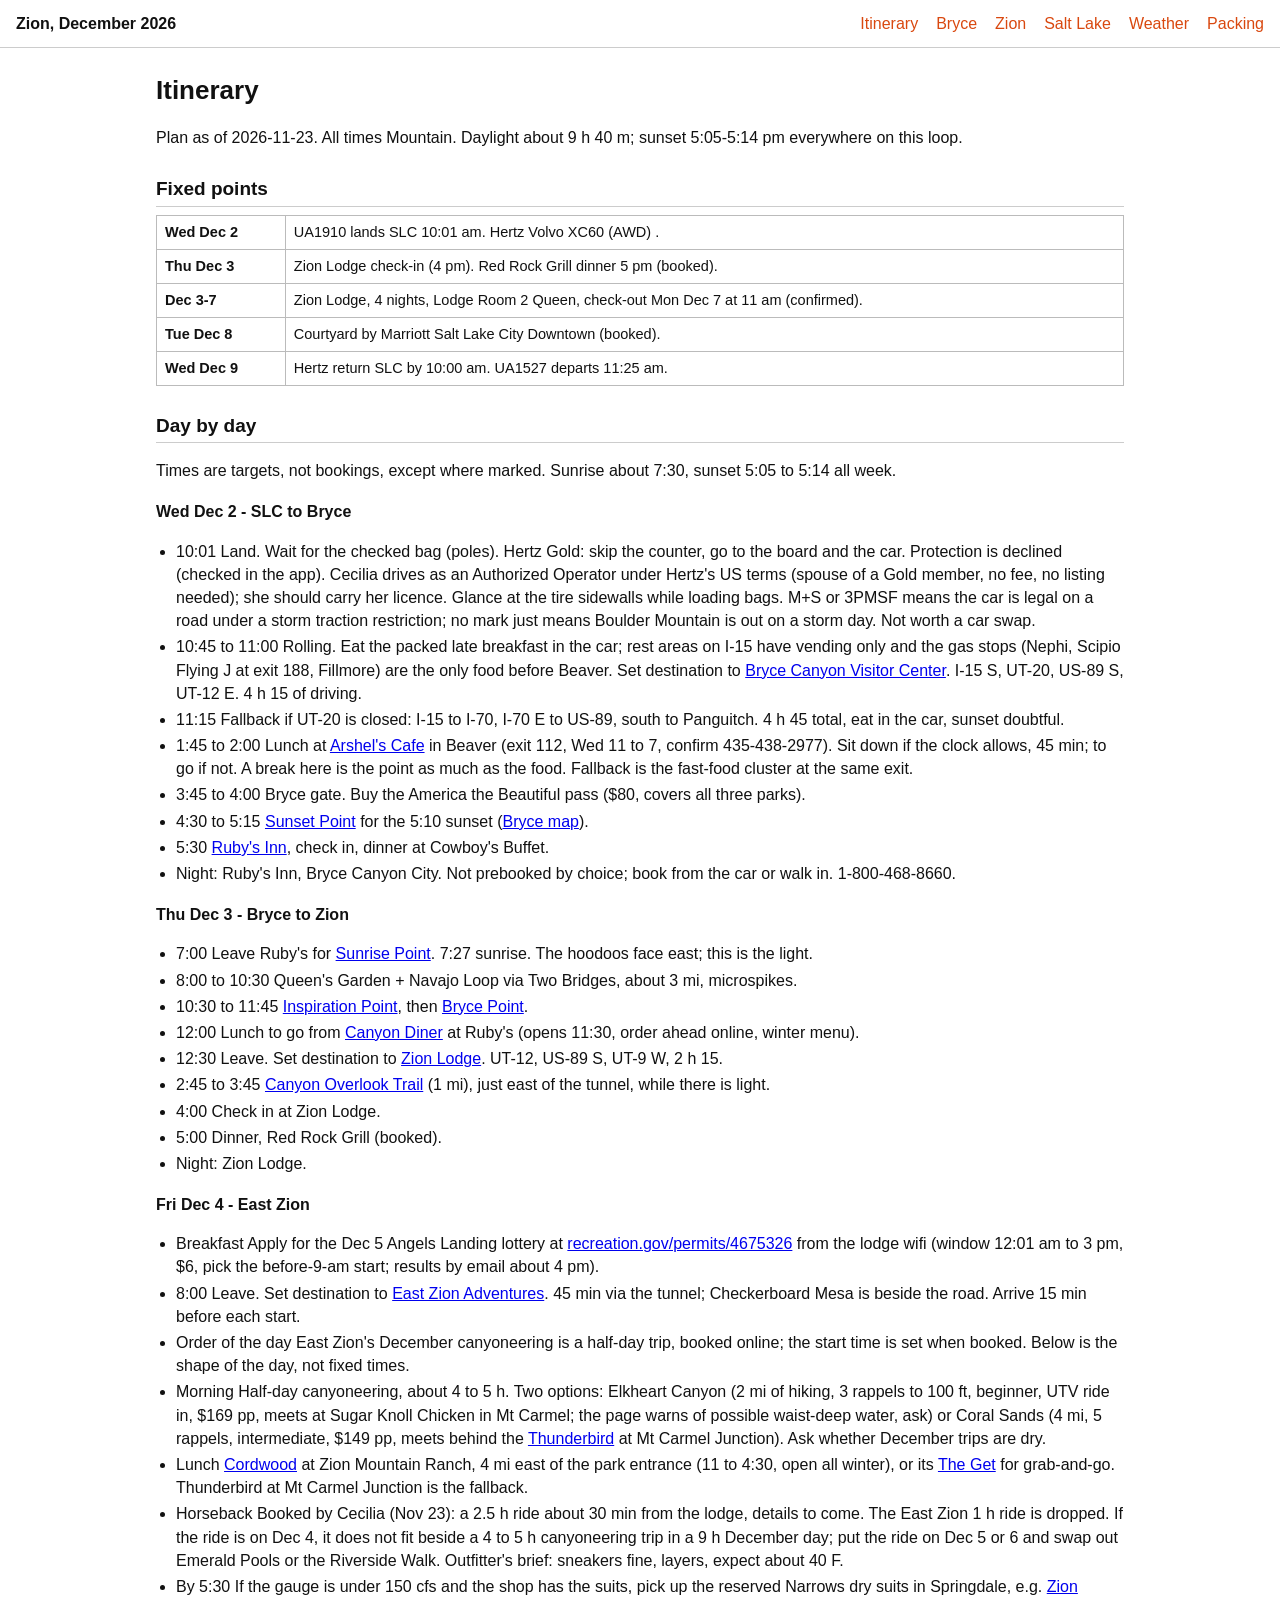
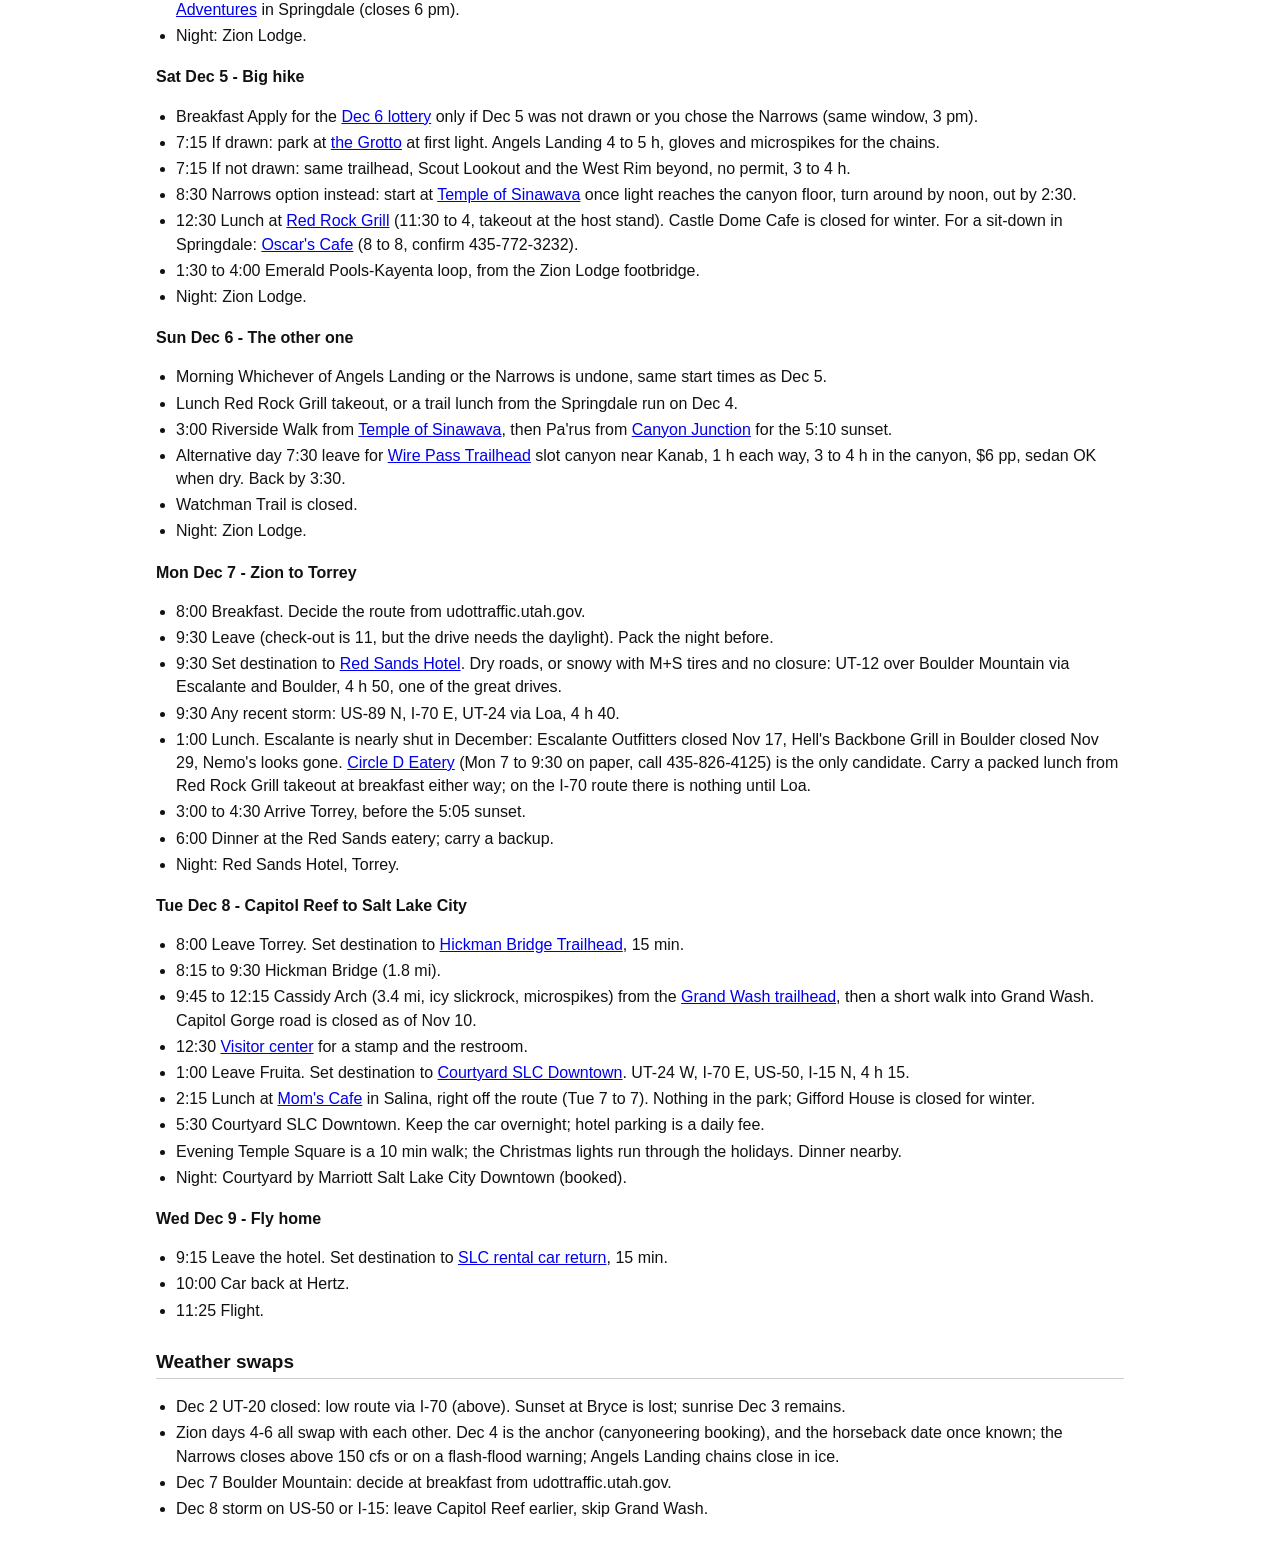
==== index.html @ c9d10752 "Horseback booked: 2.5 h ride, East Zion 1 h ride dropped; packing brief" ====
<!DOCTYPE html>
<html xmlns="http://www.w3.org/1999/xhtml" lang="" xml:lang="">
<head>
  <meta charset="utf-8" />
  <meta name="generator" content="pandoc" />
  <meta name="viewport" content="width=device-width, initial-scale=1.0, user-scalable=yes" />
  <title>Itinerary - Zion, December 2026</title>
  <style>
    code{white-space: pre-wrap;}
    span.smallcaps{font-variant: small-caps;}
    span.underline{text-decoration: underline;}
    div.column{display: inline-block; vertical-align: top; width: 50%;}
    div.hanging-indent{margin-left: 1.5em; text-indent: -1.5em;}
    ul.task-list{list-style: none;}
    .display.math{display: block; text-align: center; margin: 0.5rem auto;}
  </style>
  <link rel="stylesheet" href="site.css" />
  <!--[if lt IE 9]>
    <script src="//cdnjs.cloudflare.com/ajax/libs/html5shiv/3.7.3/html5shiv-printshiv.min.js"></script>
  <![endif]-->
</head>
<body><nav><span class="brand">Zion, December 2026</span><a href="index.html">Itinerary</a><a href="bryce.html">Bryce</a><a href="zion.html">Zion</a><a href="slc.html">Salt Lake</a><a href="weather.html">Weather</a><a href="packing.html">Packing</a></nav><main>

<h1 id="itinerary">Itinerary</h1>
<p>Plan as of 2026-11-23. All times Mountain. Daylight about 9 h 40 m; sunset 5:05-5:14 pm everywhere on this loop.</p>
<h2 id="fixed-points">Fixed points</h2>
<table>
<tbody>
<tr class="odd">
<td>Wed Dec 2</td>
<td>UA1910 lands SLC 10:01 am. Hertz Volvo XC60 (AWD) .</td>
</tr>
<tr class="even">
<td>Thu Dec 3</td>
<td>Zion Lodge check-in (4 pm). Red Rock Grill dinner 5 pm (booked).</td>
</tr>
<tr class="odd">
<td>Dec 3-7</td>
<td>Zion Lodge, 4 nights, Lodge Room 2 Queen, check-out Mon Dec 7 at 11 am (confirmed).</td>
</tr>
<tr class="even">
<td>Tue Dec 8</td>
<td>Courtyard by Marriott Salt Lake City Downtown (booked).</td>
</tr>
<tr class="odd">
<td>Wed Dec 9</td>
<td>Hertz return SLC by 10:00 am. UA1527 departs 11:25 am.</td>
</tr>
</tbody>
</table>
<h2 id="day-by-day">Day by day</h2>
<p>Times are targets, not bookings, except where marked. Sunrise about 7:30, sunset 5:05 to 5:14 all week.</p>
<h3 id="wed-dec-2---slc-to-bryce">Wed Dec 2 - SLC to Bryce</h3>
<ul>
<li>10:01 Land. Wait for the checked bag (poles). Hertz Gold: skip the counter, go to the board and the car. Protection is declined (checked in the app). Cecilia drives as an Authorized Operator under Hertz's US terms (spouse of a Gold member, no fee, no listing needed); she should carry her licence. Glance at the tire sidewalls while loading bags. M+S or 3PMSF means the car is legal on a road under a storm traction restriction; no mark just means Boulder Mountain is out on a storm day. Not worth a car swap.</li>
<li>10:45 to 11:00 Rolling. Eat the packed late breakfast in the car; rest areas on I-15 have vending only and the gas stops (Nephi, Scipio Flying J at exit 188, Fillmore) are the only food before Beaver. Set destination to <a href="https://www.google.com/maps/dir/?api=1&amp;destination=Bryce+Canyon+National+Park+Visitor+Center">Bryce Canyon Visitor Center</a>. I-15 S, UT-20, US-89 S, UT-12 E. 4 h 15 of driving.</li>
<li>11:15 Fallback if UT-20 is closed: I-15 to I-70, I-70 E to US-89, south to Panguitch. 4 h 45 total, eat in the car, sunset doubtful.</li>
<li>1:45 to 2:00 Lunch at <a href="https://www.google.com/maps/dir/?api=1&amp;destination=Arshel%27s+Cafe%2C+711+N+Main+St%2C+Beaver%2C+UT">Arshel's Cafe</a> in Beaver (exit 112, Wed 11 to 7, confirm 435-438-2977). Sit down if the clock allows, 45 min; to go if not. A break here is the point as much as the food. Fallback is the fast-food cluster at the same exit.</li>
<li>3:45 to 4:00 Bryce gate. Buy the America the Beautiful pass ($80, covers all three parks).</li>
<li>4:30 to 5:15 <a href="https://www.google.com/maps/dir/?api=1&amp;destination=Sunset+Point%2C+Bryce+Canyon+National+Park">Sunset Point</a> for the 5:10 sunset (<a href="bryce.html">Bryce map</a>).</li>
<li>5:30 <a href="https://www.google.com/maps/dir/?api=1&amp;destination=Best+Western+Plus+Ruby%27s+Inn%2C+Bryce+Canyon+City">Ruby's Inn</a>, check in, dinner at Cowboy's Buffet.</li>
<li>Night: Ruby's Inn, Bryce Canyon City. Not prebooked by choice; book from the car or walk in. 1-800-468-8660.</li>
</ul>
<h3 id="thu-dec-3---bryce-to-zion">Thu Dec 3 - Bryce to Zion</h3>
<ul>
<li>7:00 Leave Ruby's for <a href="https://www.google.com/maps/dir/?api=1&amp;destination=Sunrise+Point%2C+Bryce+Canyon+National+Park">Sunrise Point</a>. 7:27 sunrise. The hoodoos face east; this is the light.</li>
<li>8:00 to 10:30 Queen's Garden + Navajo Loop via Two Bridges, about 3 mi, microspikes.</li>
<li>10:30 to 11:45 <a href="https://www.google.com/maps/dir/?api=1&amp;destination=Inspiration+Point%2C+Bryce+Canyon+National+Park">Inspiration Point</a>, then <a href="https://www.google.com/maps/dir/?api=1&amp;destination=Bryce+Point%2C+Bryce+Canyon+National+Park">Bryce Point</a>.</li>
<li>12:00 Lunch to go from <a href="https://www.google.com/maps/dir/?api=1&amp;destination=Canyon+Diner%2C+Ruby%27s+Inn%2C+Bryce+Canyon+City%2C+UT">Canyon Diner</a> at Ruby's (opens 11:30, order ahead online, winter menu).</li>
<li>12:30 Leave. Set destination to <a href="https://www.google.com/maps/dir/?api=1&amp;destination=Zion+Lodge%2C+Springdale%2C+UT">Zion Lodge</a>. UT-12, US-89 S, UT-9 W, 2 h 15.</li>
<li>2:45 to 3:45 <a href="https://www.google.com/maps/dir/?api=1&amp;destination=Canyon+Overlook+Trailhead%2C+Zion+National+Park">Canyon Overlook Trail</a> (1 mi), just east of the tunnel, while there is light.</li>
<li>4:00 Check in at Zion Lodge.</li>
<li>5:00 Dinner, Red Rock Grill (booked).</li>
<li>Night: Zion Lodge.</li>
</ul>
<h3 id="fri-dec-4---east-zion">Fri Dec 4 - East Zion</h3>
<ul>
<li>Breakfast Apply for the Dec 5 Angels Landing lottery at <a href="https://www.recreation.gov/permits/4675326">recreation.gov/permits/4675326</a> from the lodge wifi (window 12:01 am to 3 pm, $6, pick the before-9-am start; results by email about 4 pm).</li>
<li>8:00 Leave. Set destination to <a href="https://www.google.com/maps/dir/?api=1&amp;destination=East+Zion+Adventures%2C+Orderville%2C+UT">East Zion Adventures</a>. 45 min via the tunnel; Checkerboard Mesa is beside the road. Arrive 15 min before each start.</li>
<li>Order of the day East Zion's December canyoneering is a half-day trip, booked online; the start time is set when booked. Below is the shape of the day, not fixed times.</li>
<li>Morning Half-day canyoneering, about 4 to 5 h. Two options: Elkheart Canyon (2 mi of hiking, 3 rappels to 100 ft, beginner, UTV ride in, $169 pp, meets at Sugar Knoll Chicken in Mt Carmel; the page warns of possible waist-deep water, ask) or Coral Sands (4 mi, 5 rappels, intermediate, $149 pp, meets behind the <a href="https://www.google.com/maps/dir/?api=1&amp;destination=Thunderbird+Restaurant%2C+Mt+Carmel+Junction%2C+UT">Thunderbird</a> at Mt Carmel Junction). Ask whether December trips are dry.</li>
<li>Lunch <a href="https://www.google.com/maps/dir/?api=1&amp;destination=Cordwood+Restaurant%2C+Zion+Mountain+Ranch%2C+Mt+Carmel%2C+UT">Cordwood</a> at Zion Mountain Ranch, 4 mi east of the park entrance (11 to 4:30, open all winter), or its <a href="https://www.google.com/maps/dir/?api=1&amp;destination=The+Get%2C+Zion+Mountain+Ranch%2C+Mt+Carmel%2C+UT">The Get</a> for grab-and-go. Thunderbird at Mt Carmel Junction is the fallback.</li>
<li>Horseback Booked by Cecilia (Nov 23): a 2.5 h ride about 30 min from the lodge, details to come. The East Zion 1 h ride is dropped. If the ride is on Dec 4, it does not fit beside a 4 to 5 h canyoneering trip in a 9 h December day; put the ride on Dec 5 or 6 and swap out Emerald Pools or the Riverside Walk. Outfitter's brief: sneakers fine, layers, expect about 40 F.</li>
<li>By 5:30 If the gauge is under 150 cfs and the shop has the suits, pick up the reserved Narrows dry suits in Springdale, e.g. <a href="https://www.google.com/maps/dir/?api=1&amp;destination=Zion+Adventures%2C+36+Lion+Blvd%2C+Springdale%2C+UT">Zion Adventures</a> in Springdale (closes 6 pm).</li>
<li>Night: Zion Lodge.</li>
</ul>
<h3 id="sat-dec-5---big-hike">Sat Dec 5 - Big hike</h3>
<ul>
<li>Breakfast Apply for the <a href="https://www.recreation.gov/permits/4675326">Dec 6 lottery</a> only if Dec 5 was not drawn or you chose the Narrows (same window, 3 pm).</li>
<li>7:15 If drawn: park at <a href="https://www.google.com/maps/dir/?api=1&amp;destination=The+Grotto+Trailhead%2C+Zion+National+Park">the Grotto</a> at first light. Angels Landing 4 to 5 h, gloves and microspikes for the chains.</li>
<li>7:15 If not drawn: same trailhead, Scout Lookout and the West Rim beyond, no permit, 3 to 4 h.</li>
<li>8:30 Narrows option instead: start at <a href="https://www.google.com/maps/dir/?api=1&amp;destination=Temple+of+Sinawava%2C+Zion+National+Park">Temple of Sinawava</a> once light reaches the canyon floor, turn around by noon, out by 2:30.</li>
<li>12:30 Lunch at <a href="https://www.google.com/maps/dir/?api=1&amp;destination=Red+Rock+Grill%2C+Zion+Lodge%2C+Springdale%2C+UT">Red Rock Grill</a> (11:30 to 4, takeout at the host stand). Castle Dome Cafe is closed for winter. For a sit-down in Springdale: <a href="https://www.google.com/maps/dir/?api=1&amp;destination=Oscar%27s+Cafe%2C+948+Zion+Park+Blvd%2C+Springdale%2C+UT">Oscar's Cafe</a> (8 to 8, confirm 435-772-3232).</li>
<li>1:30 to 4:00 Emerald Pools-Kayenta loop, from the Zion Lodge footbridge.</li>
<li>Night: Zion Lodge.</li>
</ul>
<h3 id="sun-dec-6---the-other-one">Sun Dec 6 - The other one</h3>
<ul>
<li>Morning Whichever of Angels Landing or the Narrows is undone, same start times as Dec 5.</li>
<li>Lunch Red Rock Grill takeout, or a trail lunch from the Springdale run on Dec 4.</li>
<li>3:00 Riverside Walk from <a href="https://www.google.com/maps/dir/?api=1&amp;destination=Temple+of+Sinawava%2C+Zion+National+Park">Temple of Sinawava</a>, then Pa'rus from <a href="https://www.google.com/maps/dir/?api=1&amp;destination=Canyon+Junction%2C+Zion+National+Park">Canyon Junction</a> for the 5:10 sunset.</li>
<li>Alternative day 7:30 leave for <a href="https://www.google.com/maps/dir/?api=1&amp;destination=Wire+Pass+Trailhead">Wire Pass Trailhead</a> slot canyon near Kanab, 1 h each way, 3 to 4 h in the canyon, $6 pp, sedan OK when dry. Back by 3:30.</li>
<li>Watchman Trail is closed.</li>
<li>Night: Zion Lodge.</li>
</ul>
<h3 id="mon-dec-7---zion-to-torrey">Mon Dec 7 - Zion to Torrey</h3>
<ul>
<li>8:00 Breakfast. Decide the route from udottraffic.utah.gov.</li>
<li>9:30 Leave (check-out is 11, but the drive needs the daylight). Pack the night before.</li>
<li>9:30 Set destination to <a href="https://www.google.com/maps/dir/?api=1&amp;destination=Red+Sands+Hotel%2C+Torrey%2C+UT">Red Sands Hotel</a>. Dry roads, or snowy with M+S tires and no closure: UT-12 over Boulder Mountain via Escalante and Boulder, 4 h 50, one of the great drives.</li>
<li>9:30 Any recent storm: US-89 N, I-70 E, UT-24 via Loa, 4 h 40.</li>
<li>1:00 Lunch. Escalante is nearly shut in December: Escalante Outfitters closed Nov 17, Hell's Backbone Grill in Boulder closed Nov 29, Nemo's looks gone. <a href="https://www.google.com/maps/dir/?api=1&amp;destination=Circle+D+Eatery%2C+475+W+Main+St%2C+Escalante%2C+UT">Circle D Eatery</a> (Mon 7 to 9:30 on paper, call 435-826-4125) is the only candidate. Carry a packed lunch from Red Rock Grill takeout at breakfast either way; on the I-70 route there is nothing until Loa.</li>
<li>3:00 to 4:30 Arrive Torrey, before the 5:05 sunset.</li>
<li>6:00 Dinner at the Red Sands eatery; carry a backup.</li>
<li>Night: Red Sands Hotel, Torrey.</li>
</ul>
<h3 id="tue-dec-8---capitol-reef-to-salt-lake-city">Tue Dec 8 - Capitol Reef to Salt Lake City</h3>
<ul>
<li>8:00 Leave Torrey. Set destination to <a href="https://www.google.com/maps/dir/?api=1&amp;destination=Hickman+Bridge+Trailhead%2C+Capitol+Reef+National+Park">Hickman Bridge Trailhead</a>, 15 min.</li>
<li>8:15 to 9:30 Hickman Bridge (1.8 mi).</li>
<li>9:45 to 12:15 Cassidy Arch (3.4 mi, icy slickrock, microspikes) from the <a href="https://www.google.com/maps/dir/?api=1&amp;destination=Grand+Wash+Trailhead%2C+Capitol+Reef+National+Park">Grand Wash trailhead</a>, then a short walk into Grand Wash. Capitol Gorge road is closed as of Nov 10.</li>
<li>12:30 <a href="https://www.google.com/maps/dir/?api=1&amp;destination=Capitol+Reef+Visitor+Center">Visitor center</a> for a stamp and the restroom.</li>
<li>1:00 Leave Fruita. Set destination to <a href="https://www.google.com/maps/dir/?api=1&amp;destination=Courtyard+by+Marriott+Salt+Lake+City+Downtown">Courtyard SLC Downtown</a>. UT-24 W, I-70 E, US-50, I-15 N, 4 h 15.</li>
<li>2:15 Lunch at <a href="https://www.google.com/maps/dir/?api=1&amp;destination=Mom%27s+Cafe%2C+10+E+Main+St%2C+Salina%2C+UT">Mom's Cafe</a> in Salina, right off the route (Tue 7 to 7). Nothing in the park; Gifford House is closed for winter.</li>
<li>5:30 Courtyard SLC Downtown. Keep the car overnight; hotel parking is a daily fee.</li>
<li>Evening Temple Square is a 10 min walk; the Christmas lights run through the holidays. Dinner nearby.</li>
<li>Night: Courtyard by Marriott Salt Lake City Downtown (booked).</li>
</ul>
<h3 id="wed-dec-9---fly-home">Wed Dec 9 - Fly home</h3>
<ul>
<li>9:15 Leave the hotel. Set destination to <a href="https://www.google.com/maps/dir/?api=1&amp;destination=Salt+Lake+City+International+Airport+Rental+Car+Return">SLC rental car return</a>, 15 min.</li>
<li>10:00 Car back at Hertz.</li>
<li>11:25 Flight.</li>
</ul>
<h2 id="weather-swaps">Weather swaps</h2>
<ul>
<li>Dec 2 UT-20 closed: low route via I-70 (above). Sunset at Bryce is lost; sunrise Dec 3 remains.</li>
<li>Zion days 4-6 all swap with each other. Dec 4 is the anchor (canyoneering booking), and the horseback date once known; the Narrows closes above 150 cfs or on a flash-flood warning; Angels Landing chains close in ice.</li>
<li>Dec 7 Boulder Mountain: decide at breakfast from udottraffic.utah.gov.</li>
<li>Dec 8 storm on US-50 or I-15: leave Capitol Reef earlier, skip Grand Wash.</li>
</ul>
</main></body>
</html>
---- site.css ----
:root { --ink:#111; --muted:#555; --rule:#ccc; --accent:#d9480f; }
* { box-sizing:border-box; }
body { margin:0; background:#fff; color:var(--ink); font-family:-apple-system,"Helvetica Neue",Helvetica,Arial,sans-serif; font-size:16px; line-height:1.45; }
nav { display:flex; gap:18px; align-items:baseline; padding:12px 16px; border-bottom:1px solid var(--rule); }
nav .brand { font-weight:700; margin-right:auto; }
nav a { color:var(--accent); text-decoration:none; } nav a:hover { text-decoration:underline; }
main { max-width:1000px; margin:0 auto; padding:16px; }
h1 { font-size:26px; margin:8px 0 6px; } h2 { font-size:19px; margin:26px 0 8px; border-bottom:1px solid var(--rule); padding-bottom:3px; } h3 { font-size:16px; margin:18px 0 4px; }
table { border-collapse:collapse; width:100%; margin:8px 0 16px; font-size:14.5px; }
th,td { border:1px solid #bbb; padding:6px 8px; vertical-align:top; text-align:left; }
th { background:#eee; } td:first-child { white-space:nowrap; font-weight:600; }
ul { padding-left:20px; } li { margin:3px 0; }
@media (max-width:640px){ td:first-child { white-space:normal; } table { font-size:13.5px; } }
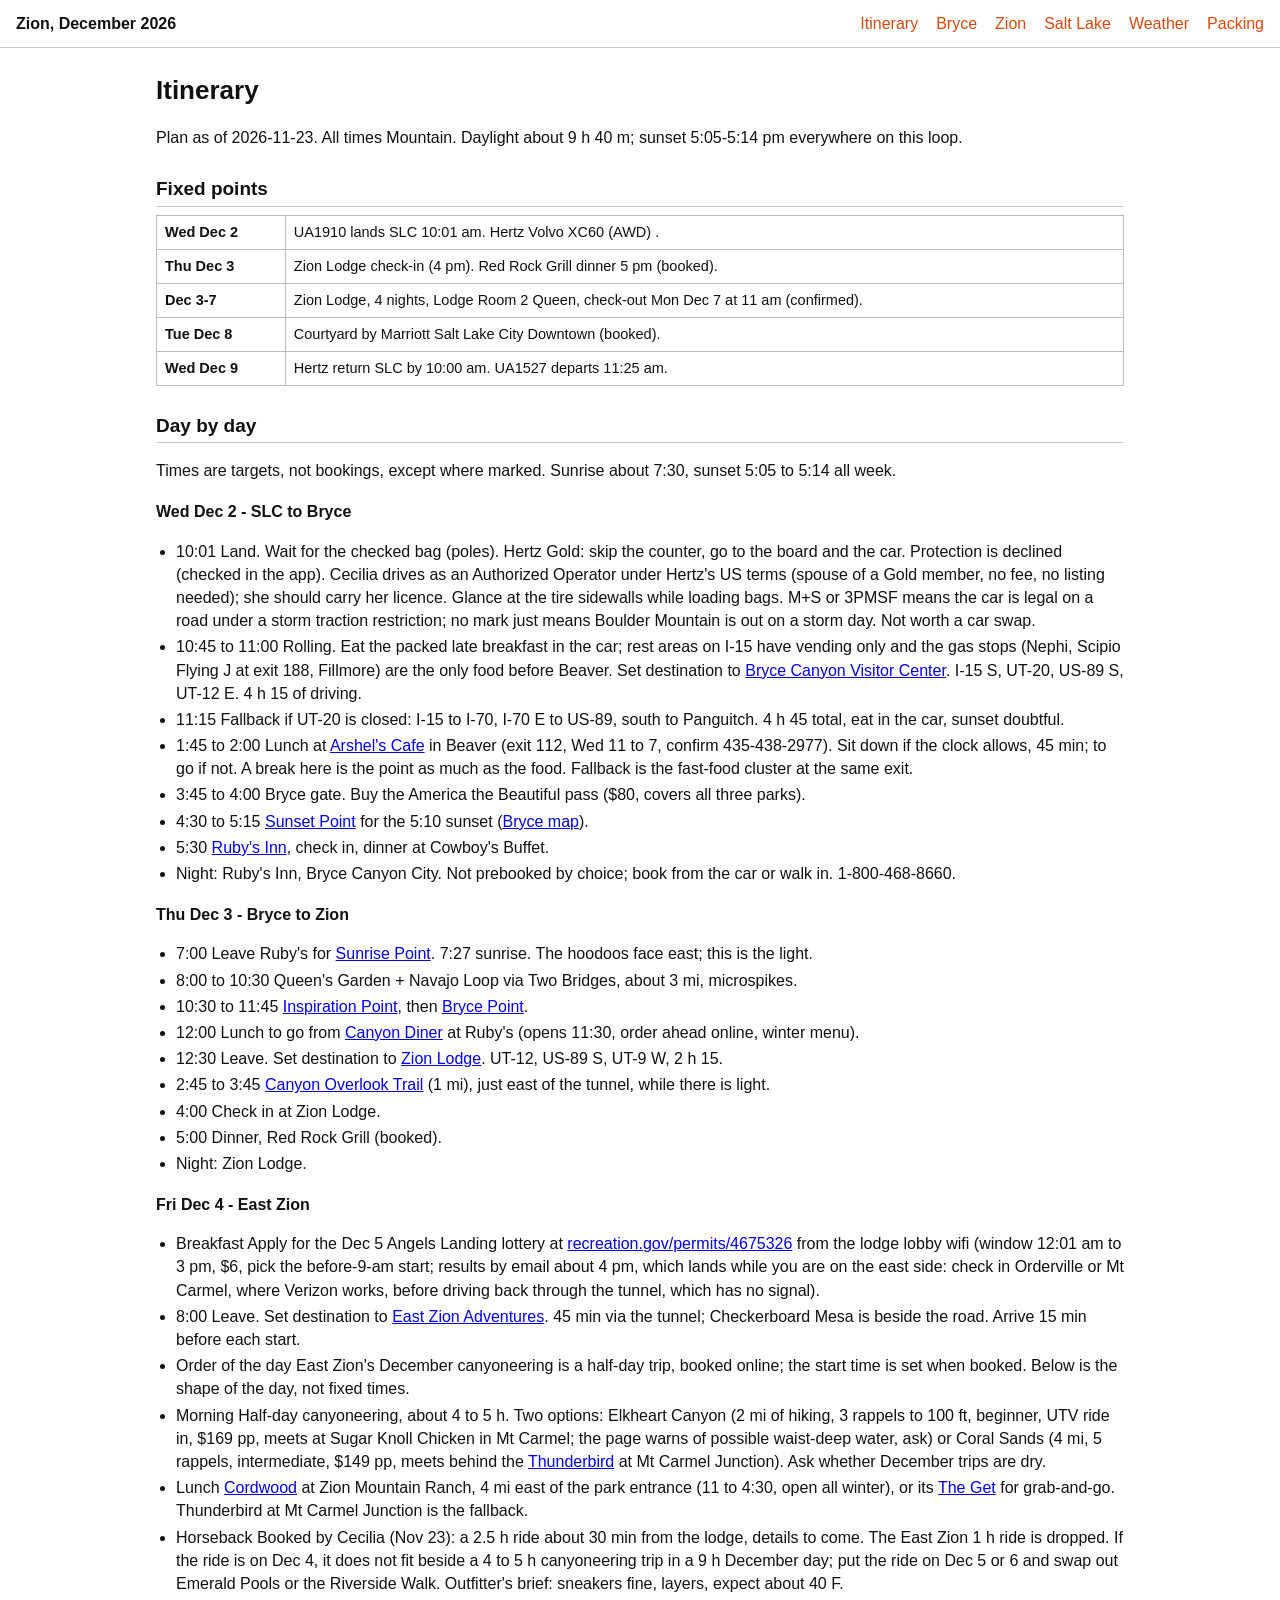
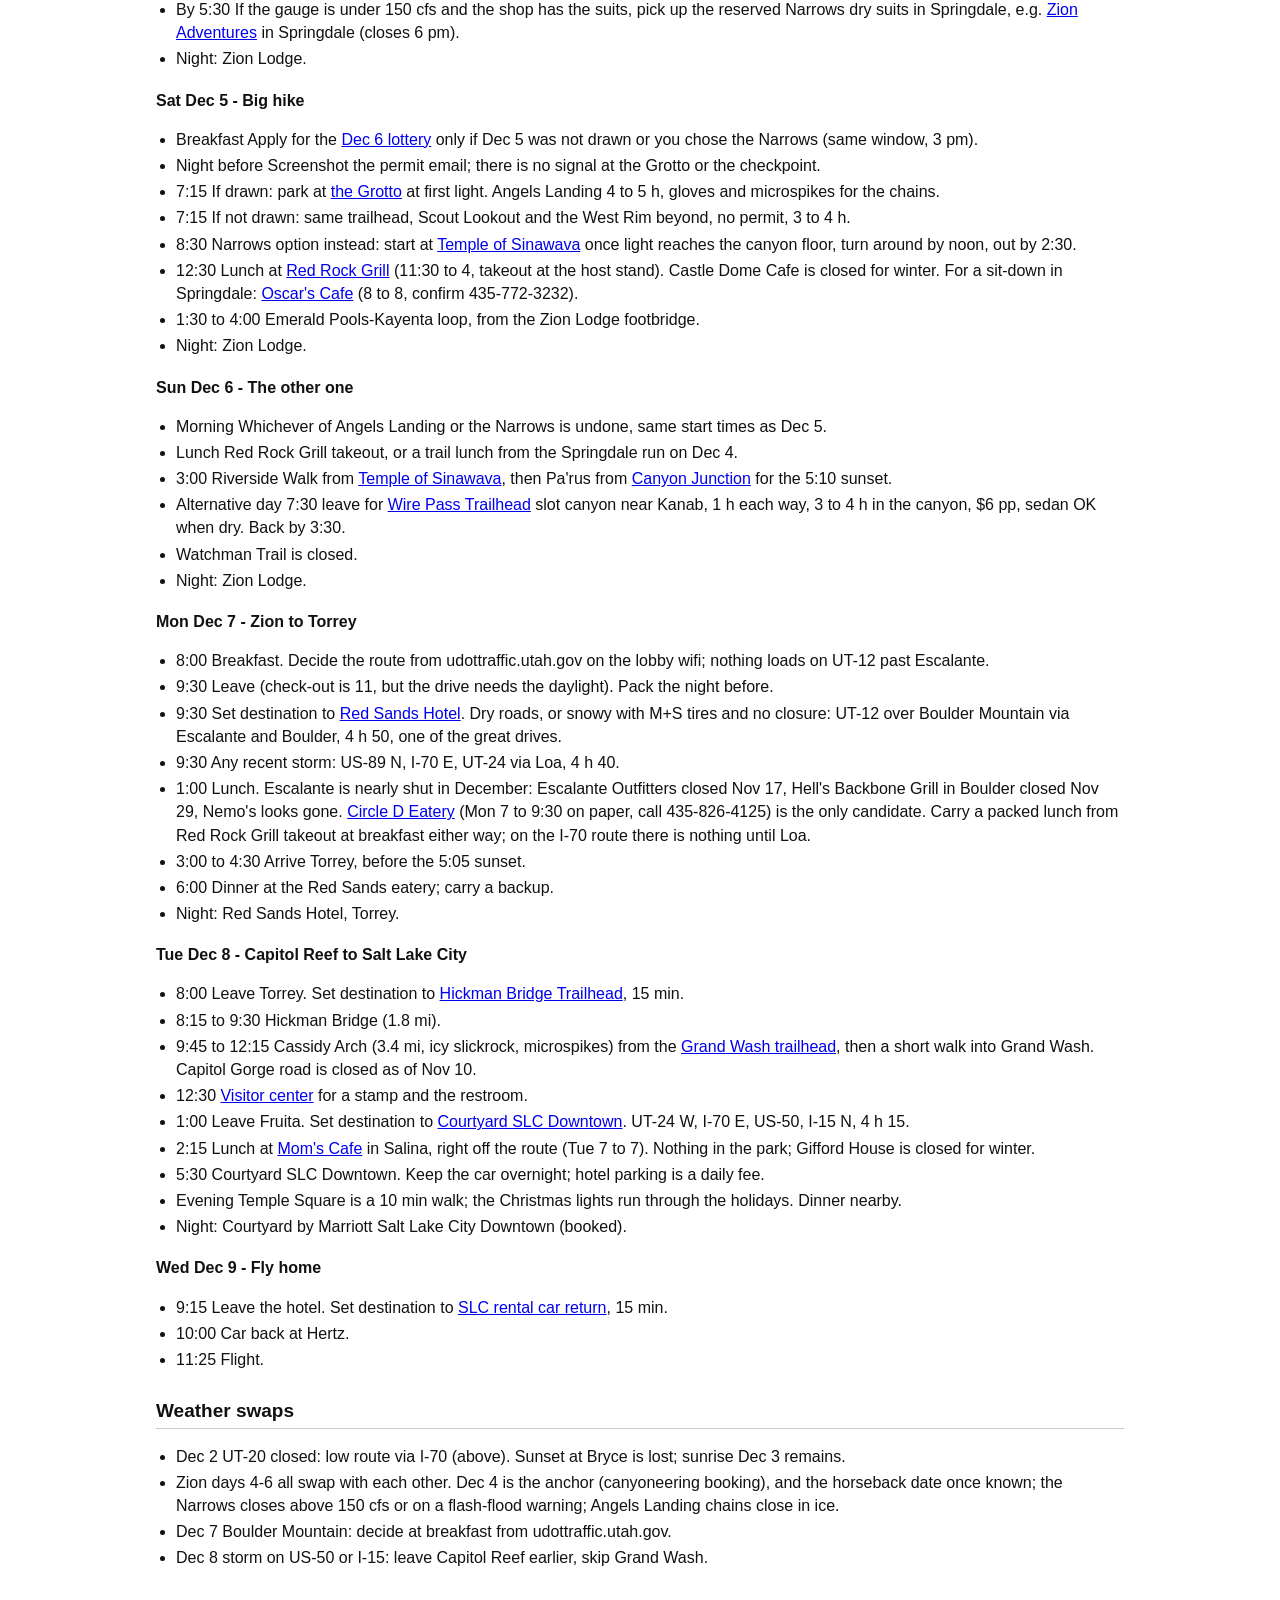
==== commit 40218372: "Phones and signal section; lottery and route-check steps tied to wifi spots" ====
--- a/index.html
+++ b/index.html
@@ -75,7 +75,7 @@
 </ul>
 <h3 id="fri-dec-4---east-zion">Fri Dec 4 - East Zion</h3>
 <ul>
-<li>Breakfast Apply for the Dec 5 Angels Landing lottery at <a href="https://www.recreation.gov/permits/4675326">recreation.gov/permits/4675326</a> from the lodge wifi (window 12:01 am to 3 pm, $6, pick the before-9-am start; results by email about 4 pm).</li>
+<li>Breakfast Apply for the Dec 5 Angels Landing lottery at <a href="https://www.recreation.gov/permits/4675326">recreation.gov/permits/4675326</a> from the lodge lobby wifi (window 12:01 am to 3 pm, $6, pick the before-9-am start; results by email about 4 pm, which lands while you are on the east side: check in Orderville or Mt Carmel, where Verizon works, before driving back through the tunnel, which has no signal).</li>
 <li>8:00 Leave. Set destination to <a href="https://www.google.com/maps/dir/?api=1&amp;destination=East+Zion+Adventures%2C+Orderville%2C+UT">East Zion Adventures</a>. 45 min via the tunnel; Checkerboard Mesa is beside the road. Arrive 15 min before each start.</li>
 <li>Order of the day East Zion's December canyoneering is a half-day trip, booked online; the start time is set when booked. Below is the shape of the day, not fixed times.</li>
 <li>Morning Half-day canyoneering, about 4 to 5 h. Two options: Elkheart Canyon (2 mi of hiking, 3 rappels to 100 ft, beginner, UTV ride in, $169 pp, meets at Sugar Knoll Chicken in Mt Carmel; the page warns of possible waist-deep water, ask) or Coral Sands (4 mi, 5 rappels, intermediate, $149 pp, meets behind the <a href="https://www.google.com/maps/dir/?api=1&amp;destination=Thunderbird+Restaurant%2C+Mt+Carmel+Junction%2C+UT">Thunderbird</a> at Mt Carmel Junction). Ask whether December trips are dry.</li>
@@ -87,6 +87,7 @@
 <h3 id="sat-dec-5---big-hike">Sat Dec 5 - Big hike</h3>
 <ul>
 <li>Breakfast Apply for the <a href="https://www.recreation.gov/permits/4675326">Dec 6 lottery</a> only if Dec 5 was not drawn or you chose the Narrows (same window, 3 pm).</li>
+<li>Night before Screenshot the permit email; there is no signal at the Grotto or the checkpoint.</li>
 <li>7:15 If drawn: park at <a href="https://www.google.com/maps/dir/?api=1&amp;destination=The+Grotto+Trailhead%2C+Zion+National+Park">the Grotto</a> at first light. Angels Landing 4 to 5 h, gloves and microspikes for the chains.</li>
 <li>7:15 If not drawn: same trailhead, Scout Lookout and the West Rim beyond, no permit, 3 to 4 h.</li>
 <li>8:30 Narrows option instead: start at <a href="https://www.google.com/maps/dir/?api=1&amp;destination=Temple+of+Sinawava%2C+Zion+National+Park">Temple of Sinawava</a> once light reaches the canyon floor, turn around by noon, out by 2:30.</li>
@@ -105,7 +106,7 @@
 </ul>
 <h3 id="mon-dec-7---zion-to-torrey">Mon Dec 7 - Zion to Torrey</h3>
 <ul>
-<li>8:00 Breakfast. Decide the route from udottraffic.utah.gov.</li>
+<li>8:00 Breakfast. Decide the route from udottraffic.utah.gov on the lobby wifi; nothing loads on UT-12 past Escalante.</li>
 <li>9:30 Leave (check-out is 11, but the drive needs the daylight). Pack the night before.</li>
 <li>9:30 Set destination to <a href="https://www.google.com/maps/dir/?api=1&amp;destination=Red+Sands+Hotel%2C+Torrey%2C+UT">Red Sands Hotel</a>. Dry roads, or snowy with M+S tires and no closure: UT-12 over Boulder Mountain via Escalante and Boulder, 4 h 50, one of the great drives.</li>
 <li>9:30 Any recent storm: US-89 N, I-70 E, UT-24 via Loa, 4 h 40.</li>
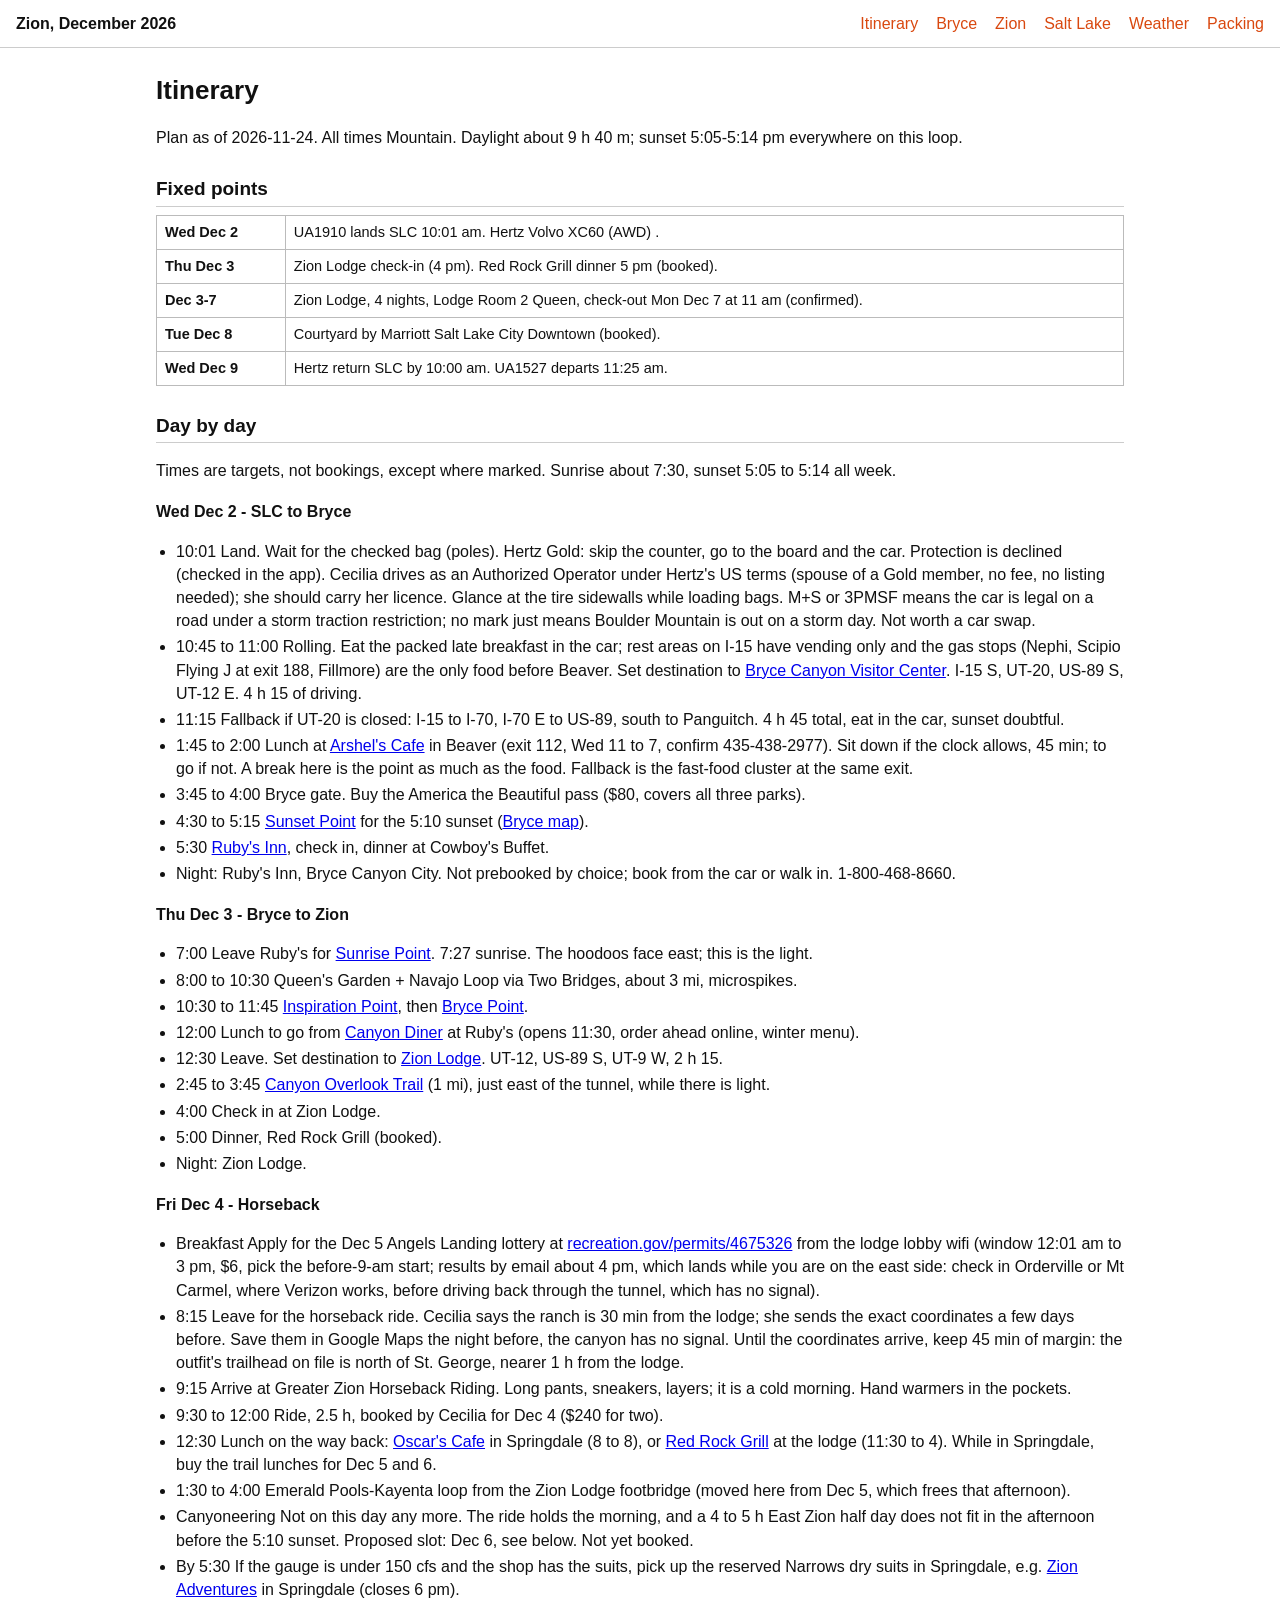
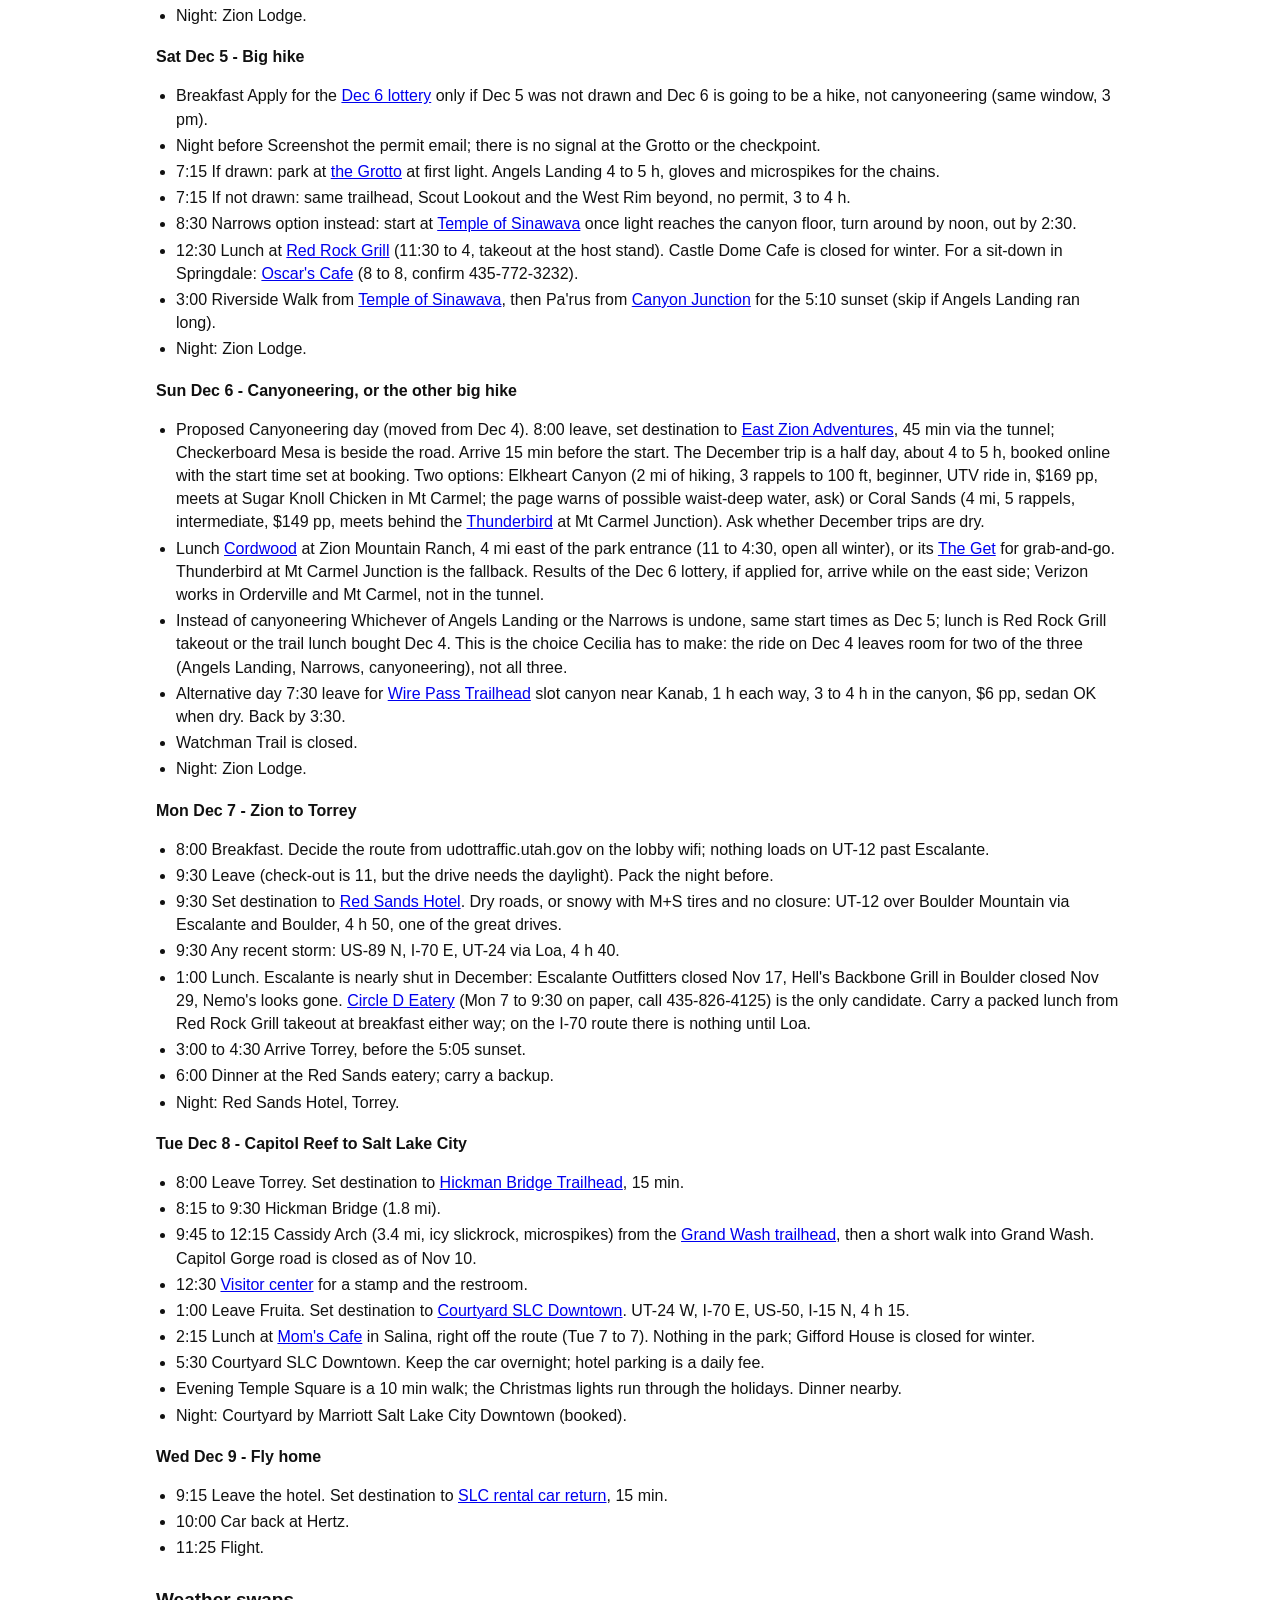
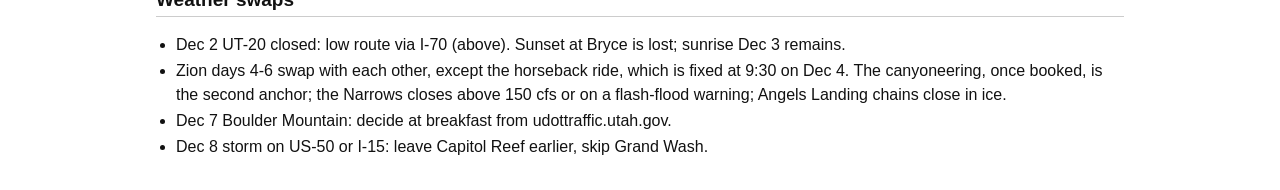
==== commit 3aff2299: "Horseback ride fixed: Greater Zion, Dec 4 9:30; canyoneering proposed for Dec 6" ====
--- a/index.html
+++ b/index.html
@@ -22,7 +22,7 @@
 <body><nav><span class="brand">Zion, December 2026</span><a href="index.html">Itinerary</a><a href="bryce.html">Bryce</a><a href="zion.html">Zion</a><a href="slc.html">Salt Lake</a><a href="weather.html">Weather</a><a href="packing.html">Packing</a></nav><main>
 
 <h1 id="itinerary">Itinerary</h1>
-<p>Plan as of 2026-11-23. All times Mountain. Daylight about 9 h 40 m; sunset 5:05-5:14 pm everywhere on this loop.</p>
+<p>Plan as of 2026-11-24. All times Mountain. Daylight about 9 h 40 m; sunset 5:05-5:14 pm everywhere on this loop.</p>
 <h2 id="fixed-points">Fixed points</h2>
 <table>
 <tbody>
@@ -73,33 +73,34 @@
 <li>5:00 Dinner, Red Rock Grill (booked).</li>
 <li>Night: Zion Lodge.</li>
 </ul>
-<h3 id="fri-dec-4---east-zion">Fri Dec 4 - East Zion</h3>
+<h3 id="fri-dec-4---horseback">Fri Dec 4 - Horseback</h3>
 <ul>
 <li>Breakfast Apply for the Dec 5 Angels Landing lottery at <a href="https://www.recreation.gov/permits/4675326">recreation.gov/permits/4675326</a> from the lodge lobby wifi (window 12:01 am to 3 pm, $6, pick the before-9-am start; results by email about 4 pm, which lands while you are on the east side: check in Orderville or Mt Carmel, where Verizon works, before driving back through the tunnel, which has no signal).</li>
-<li>8:00 Leave. Set destination to <a href="https://www.google.com/maps/dir/?api=1&amp;destination=East+Zion+Adventures%2C+Orderville%2C+UT">East Zion Adventures</a>. 45 min via the tunnel; Checkerboard Mesa is beside the road. Arrive 15 min before each start.</li>
-<li>Order of the day East Zion's December canyoneering is a half-day trip, booked online; the start time is set when booked. Below is the shape of the day, not fixed times.</li>
-<li>Morning Half-day canyoneering, about 4 to 5 h. Two options: Elkheart Canyon (2 mi of hiking, 3 rappels to 100 ft, beginner, UTV ride in, $169 pp, meets at Sugar Knoll Chicken in Mt Carmel; the page warns of possible waist-deep water, ask) or Coral Sands (4 mi, 5 rappels, intermediate, $149 pp, meets behind the <a href="https://www.google.com/maps/dir/?api=1&amp;destination=Thunderbird+Restaurant%2C+Mt+Carmel+Junction%2C+UT">Thunderbird</a> at Mt Carmel Junction). Ask whether December trips are dry.</li>
-<li>Lunch <a href="https://www.google.com/maps/dir/?api=1&amp;destination=Cordwood+Restaurant%2C+Zion+Mountain+Ranch%2C+Mt+Carmel%2C+UT">Cordwood</a> at Zion Mountain Ranch, 4 mi east of the park entrance (11 to 4:30, open all winter), or its <a href="https://www.google.com/maps/dir/?api=1&amp;destination=The+Get%2C+Zion+Mountain+Ranch%2C+Mt+Carmel%2C+UT">The Get</a> for grab-and-go. Thunderbird at Mt Carmel Junction is the fallback.</li>
-<li>Horseback Booked by Cecilia (Nov 23): a 2.5 h ride about 30 min from the lodge, details to come. The East Zion 1 h ride is dropped. If the ride is on Dec 4, it does not fit beside a 4 to 5 h canyoneering trip in a 9 h December day; put the ride on Dec 5 or 6 and swap out Emerald Pools or the Riverside Walk. Outfitter's brief: sneakers fine, layers, expect about 40 F.</li>
+<li>8:15 Leave for the horseback ride. Cecilia says the ranch is 30 min from the lodge; she sends the exact coordinates a few days before. Save them in Google Maps the night before, the canyon has no signal. Until the coordinates arrive, keep 45 min of margin: the outfit's trailhead on file is north of St. George, nearer 1 h from the lodge.</li>
+<li>9:15 Arrive at Greater Zion Horseback Riding. Long pants, sneakers, layers; it is a cold morning. Hand warmers in the pockets.</li>
+<li>9:30 to 12:00 Ride, 2.5 h, booked by Cecilia for Dec 4 ($240 for two).</li>
+<li>12:30 Lunch on the way back: <a href="https://www.google.com/maps/dir/?api=1&amp;destination=Oscar%27s+Cafe%2C+948+Zion+Park+Blvd%2C+Springdale%2C+UT">Oscar's Cafe</a> in Springdale (8 to 8), or <a href="https://www.google.com/maps/dir/?api=1&amp;destination=Red+Rock+Grill%2C+Zion+Lodge%2C+Springdale%2C+UT">Red Rock Grill</a> at the lodge (11:30 to 4). While in Springdale, buy the trail lunches for Dec 5 and 6.</li>
+<li>1:30 to 4:00 Emerald Pools-Kayenta loop from the Zion Lodge footbridge (moved here from Dec 5, which frees that afternoon).</li>
+<li>Canyoneering Not on this day any more. The ride holds the morning, and a 4 to 5 h East Zion half day does not fit in the afternoon before the 5:10 sunset. Proposed slot: Dec 6, see below. Not yet booked.</li>
 <li>By 5:30 If the gauge is under 150 cfs and the shop has the suits, pick up the reserved Narrows dry suits in Springdale, e.g. <a href="https://www.google.com/maps/dir/?api=1&amp;destination=Zion+Adventures%2C+36+Lion+Blvd%2C+Springdale%2C+UT">Zion Adventures</a> in Springdale (closes 6 pm).</li>
 <li>Night: Zion Lodge.</li>
 </ul>
 <h3 id="sat-dec-5---big-hike">Sat Dec 5 - Big hike</h3>
 <ul>
-<li>Breakfast Apply for the <a href="https://www.recreation.gov/permits/4675326">Dec 6 lottery</a> only if Dec 5 was not drawn or you chose the Narrows (same window, 3 pm).</li>
+<li>Breakfast Apply for the <a href="https://www.recreation.gov/permits/4675326">Dec 6 lottery</a> only if Dec 5 was not drawn and Dec 6 is going to be a hike, not canyoneering (same window, 3 pm).</li>
 <li>Night before Screenshot the permit email; there is no signal at the Grotto or the checkpoint.</li>
 <li>7:15 If drawn: park at <a href="https://www.google.com/maps/dir/?api=1&amp;destination=The+Grotto+Trailhead%2C+Zion+National+Park">the Grotto</a> at first light. Angels Landing 4 to 5 h, gloves and microspikes for the chains.</li>
 <li>7:15 If not drawn: same trailhead, Scout Lookout and the West Rim beyond, no permit, 3 to 4 h.</li>
 <li>8:30 Narrows option instead: start at <a href="https://www.google.com/maps/dir/?api=1&amp;destination=Temple+of+Sinawava%2C+Zion+National+Park">Temple of Sinawava</a> once light reaches the canyon floor, turn around by noon, out by 2:30.</li>
 <li>12:30 Lunch at <a href="https://www.google.com/maps/dir/?api=1&amp;destination=Red+Rock+Grill%2C+Zion+Lodge%2C+Springdale%2C+UT">Red Rock Grill</a> (11:30 to 4, takeout at the host stand). Castle Dome Cafe is closed for winter. For a sit-down in Springdale: <a href="https://www.google.com/maps/dir/?api=1&amp;destination=Oscar%27s+Cafe%2C+948+Zion+Park+Blvd%2C+Springdale%2C+UT">Oscar's Cafe</a> (8 to 8, confirm 435-772-3232).</li>
-<li>1:30 to 4:00 Emerald Pools-Kayenta loop, from the Zion Lodge footbridge.</li>
+<li>3:00 Riverside Walk from <a href="https://www.google.com/maps/dir/?api=1&amp;destination=Temple+of+Sinawava%2C+Zion+National+Park">Temple of Sinawava</a>, then Pa'rus from <a href="https://www.google.com/maps/dir/?api=1&amp;destination=Canyon+Junction%2C+Zion+National+Park">Canyon Junction</a> for the 5:10 sunset (skip if Angels Landing ran long).</li>
 <li>Night: Zion Lodge.</li>
 </ul>
-<h3 id="sun-dec-6---the-other-one">Sun Dec 6 - The other one</h3>
+<h3 id="sun-dec-6---canyoneering-or-the-other-big-hike">Sun Dec 6 - Canyoneering, or the other big hike</h3>
 <ul>
-<li>Morning Whichever of Angels Landing or the Narrows is undone, same start times as Dec 5.</li>
-<li>Lunch Red Rock Grill takeout, or a trail lunch from the Springdale run on Dec 4.</li>
-<li>3:00 Riverside Walk from <a href="https://www.google.com/maps/dir/?api=1&amp;destination=Temple+of+Sinawava%2C+Zion+National+Park">Temple of Sinawava</a>, then Pa'rus from <a href="https://www.google.com/maps/dir/?api=1&amp;destination=Canyon+Junction%2C+Zion+National+Park">Canyon Junction</a> for the 5:10 sunset.</li>
+<li>Proposed Canyoneering day (moved from Dec 4). 8:00 leave, set destination to <a href="https://www.google.com/maps/dir/?api=1&amp;destination=East+Zion+Adventures%2C+Orderville%2C+UT">East Zion Adventures</a>, 45 min via the tunnel; Checkerboard Mesa is beside the road. Arrive 15 min before the start. The December trip is a half day, about 4 to 5 h, booked online with the start time set at booking. Two options: Elkheart Canyon (2 mi of hiking, 3 rappels to 100 ft, beginner, UTV ride in, $169 pp, meets at Sugar Knoll Chicken in Mt Carmel; the page warns of possible waist-deep water, ask) or Coral Sands (4 mi, 5 rappels, intermediate, $149 pp, meets behind the <a href="https://www.google.com/maps/dir/?api=1&amp;destination=Thunderbird+Restaurant%2C+Mt+Carmel+Junction%2C+UT">Thunderbird</a> at Mt Carmel Junction). Ask whether December trips are dry.</li>
+<li>Lunch <a href="https://www.google.com/maps/dir/?api=1&amp;destination=Cordwood+Restaurant%2C+Zion+Mountain+Ranch%2C+Mt+Carmel%2C+UT">Cordwood</a> at Zion Mountain Ranch, 4 mi east of the park entrance (11 to 4:30, open all winter), or its <a href="https://www.google.com/maps/dir/?api=1&amp;destination=The+Get%2C+Zion+Mountain+Ranch%2C+Mt+Carmel%2C+UT">The Get</a> for grab-and-go. Thunderbird at Mt Carmel Junction is the fallback. Results of the Dec 6 lottery, if applied for, arrive while on the east side; Verizon works in Orderville and Mt Carmel, not in the tunnel.</li>
+<li>Instead of canyoneering Whichever of Angels Landing or the Narrows is undone, same start times as Dec 5; lunch is Red Rock Grill takeout or the trail lunch bought Dec 4. This is the choice Cecilia has to make: the ride on Dec 4 leaves room for two of the three (Angels Landing, Narrows, canyoneering), not all three.</li>
 <li>Alternative day 7:30 leave for <a href="https://www.google.com/maps/dir/?api=1&amp;destination=Wire+Pass+Trailhead">Wire Pass Trailhead</a> slot canyon near Kanab, 1 h each way, 3 to 4 h in the canyon, $6 pp, sedan OK when dry. Back by 3:30.</li>
 <li>Watchman Trail is closed.</li>
 <li>Night: Zion Lodge.</li>
@@ -136,7 +137,7 @@
 <h2 id="weather-swaps">Weather swaps</h2>
 <ul>
 <li>Dec 2 UT-20 closed: low route via I-70 (above). Sunset at Bryce is lost; sunrise Dec 3 remains.</li>
-<li>Zion days 4-6 all swap with each other. Dec 4 is the anchor (canyoneering booking), and the horseback date once known; the Narrows closes above 150 cfs or on a flash-flood warning; Angels Landing chains close in ice.</li>
+<li>Zion days 4-6 swap with each other, except the horseback ride, which is fixed at 9:30 on Dec 4. The canyoneering, once booked, is the second anchor; the Narrows closes above 150 cfs or on a flash-flood warning; Angels Landing chains close in ice.</li>
 <li>Dec 7 Boulder Mountain: decide at breakfast from udottraffic.utah.gov.</li>
 <li>Dec 8 storm on US-50 or I-15: leave Capitol Reef earlier, skip Grand Wash.</li>
 </ul>
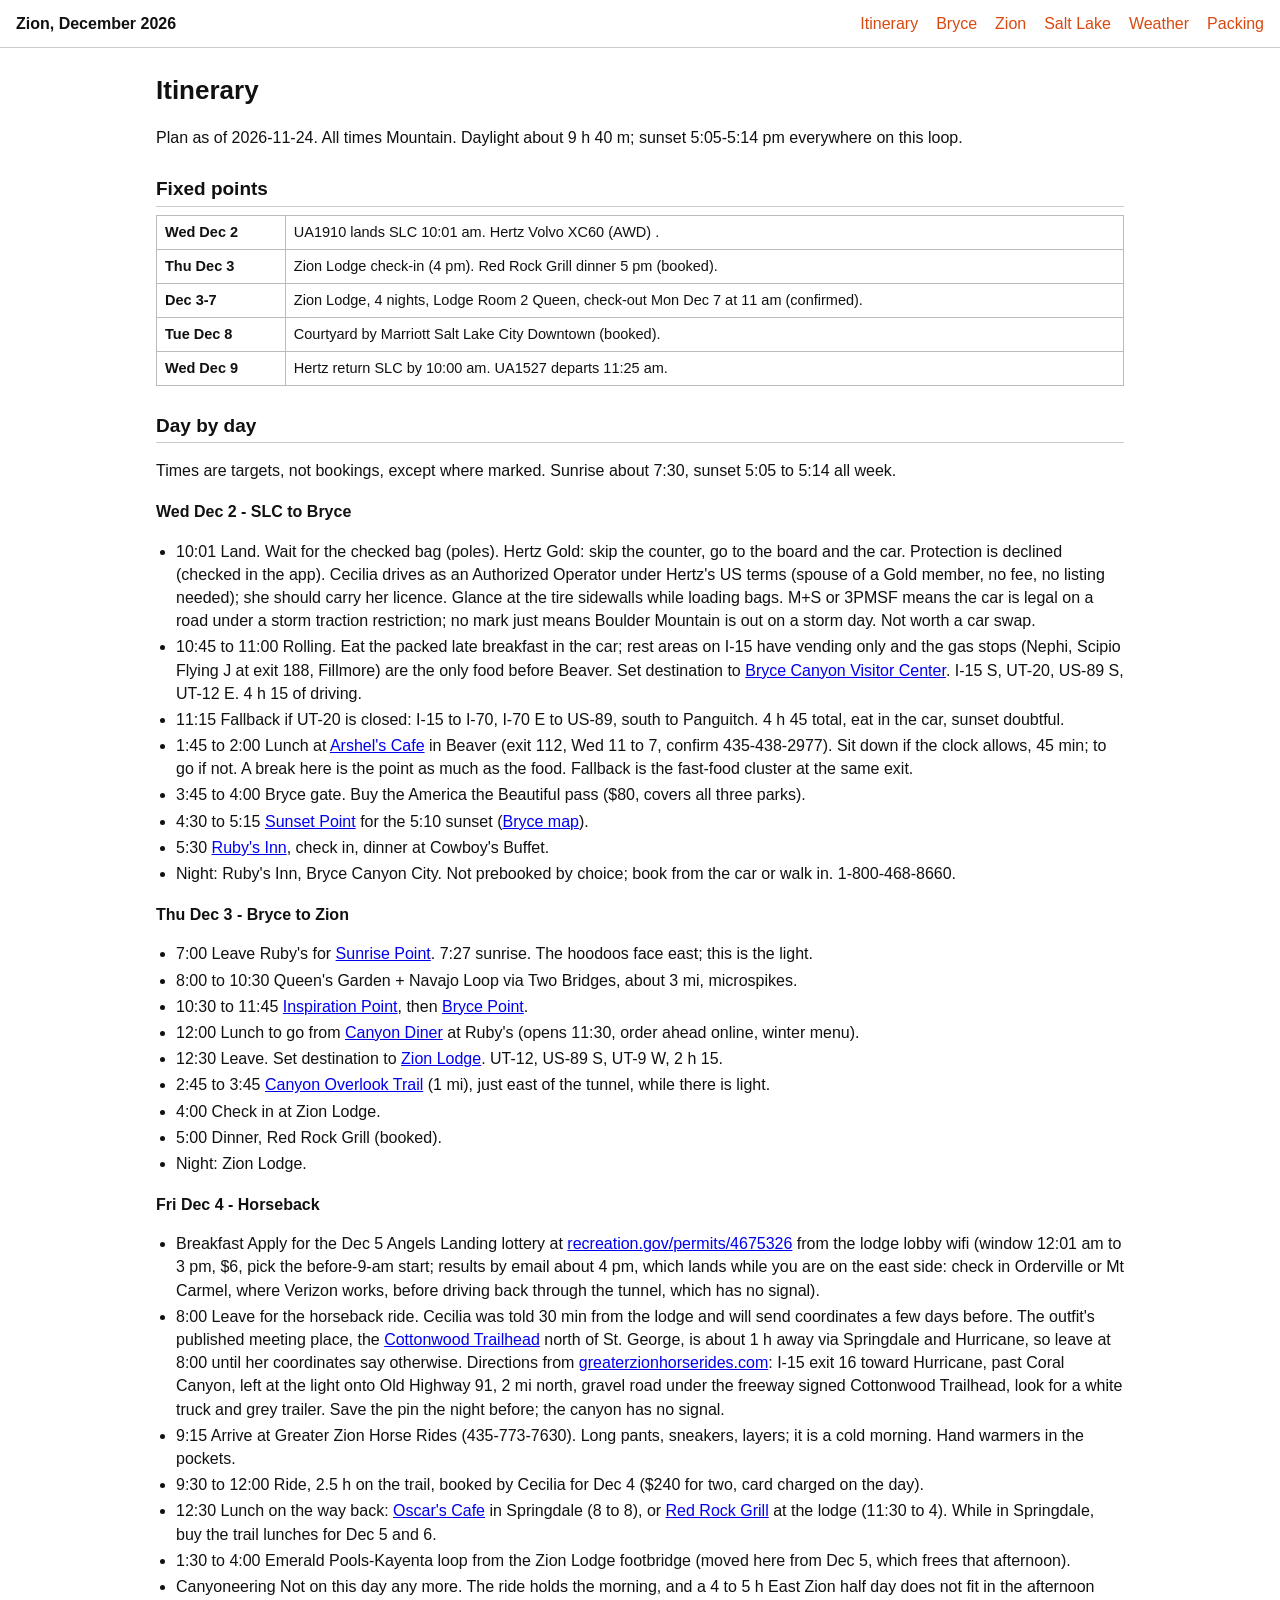
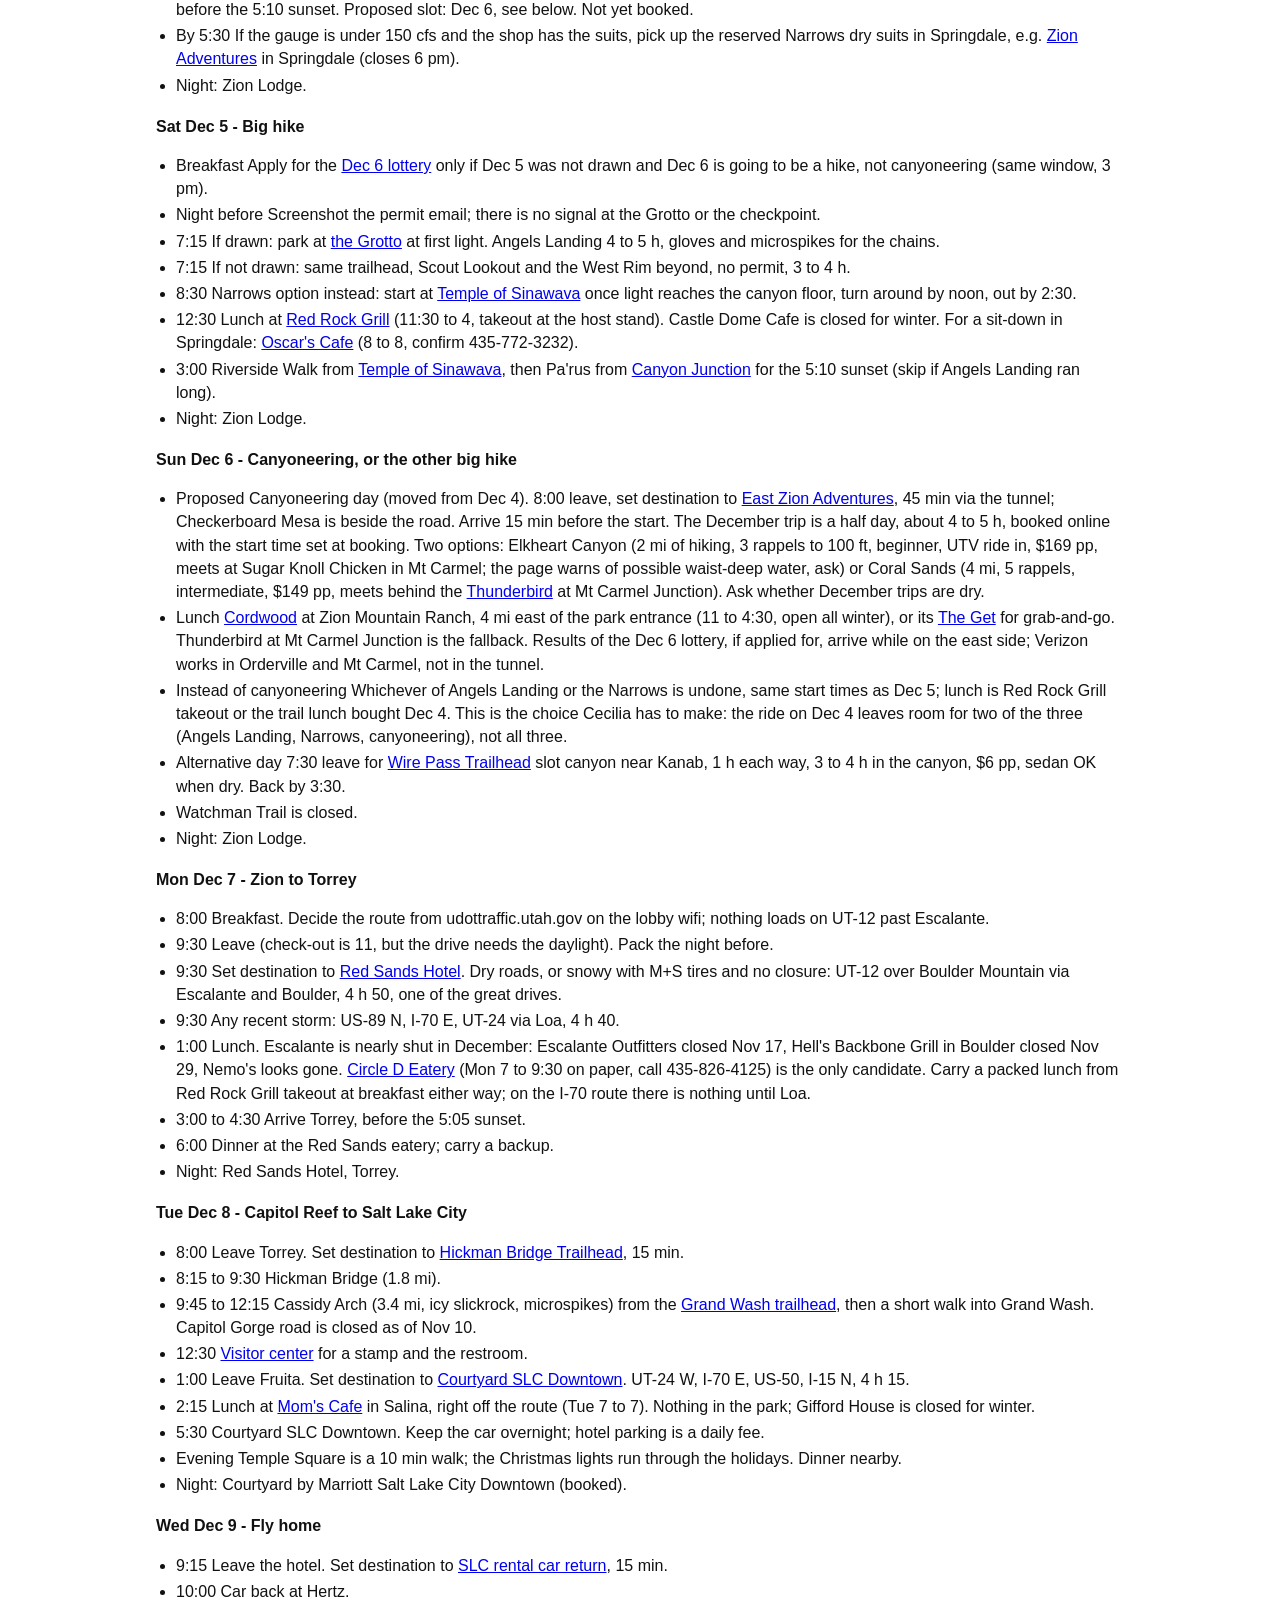
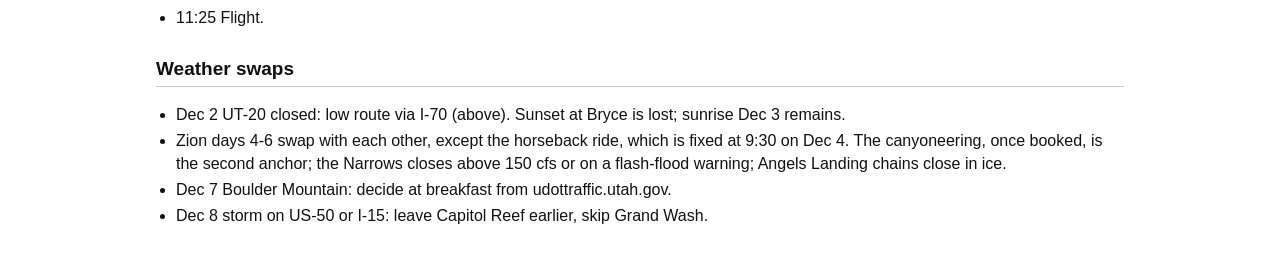
==== commit 7835a56b: "Horseback: Greater Zion Horse Rides identified, directions and 1 h drive added" ====
--- a/index.html
+++ b/index.html
@@ -76,9 +76,9 @@
 <h3 id="fri-dec-4---horseback">Fri Dec 4 - Horseback</h3>
 <ul>
 <li>Breakfast Apply for the Dec 5 Angels Landing lottery at <a href="https://www.recreation.gov/permits/4675326">recreation.gov/permits/4675326</a> from the lodge lobby wifi (window 12:01 am to 3 pm, $6, pick the before-9-am start; results by email about 4 pm, which lands while you are on the east side: check in Orderville or Mt Carmel, where Verizon works, before driving back through the tunnel, which has no signal).</li>
-<li>8:15 Leave for the horseback ride. Cecilia says the ranch is 30 min from the lodge; she sends the exact coordinates a few days before. Save them in Google Maps the night before, the canyon has no signal. Until the coordinates arrive, keep 45 min of margin: the outfit's trailhead on file is north of St. George, nearer 1 h from the lodge.</li>
-<li>9:15 Arrive at Greater Zion Horseback Riding. Long pants, sneakers, layers; it is a cold morning. Hand warmers in the pockets.</li>
-<li>9:30 to 12:00 Ride, 2.5 h, booked by Cecilia for Dec 4 ($240 for two).</li>
+<li>8:00 Leave for the horseback ride. Cecilia was told 30 min from the lodge and will send coordinates a few days before. The outfit's published meeting place, the <a href="https://www.google.com/maps/dir/?api=1&amp;destination=Cottonwood+Trailhead%2C+Old+Highway+91%2C+Washington%2C+UT">Cottonwood Trailhead</a> north of St. George, is about 1 h away via Springdale and Hurricane, so leave at 8:00 until her coordinates say otherwise. Directions from <a href="https://greaterzionhorserides.com/">greaterzionhorserides.com</a>: I-15 exit 16 toward Hurricane, past Coral Canyon, left at the light onto Old Highway 91, 2 mi north, gravel road under the freeway signed Cottonwood Trailhead, look for a white truck and grey trailer. Save the pin the night before; the canyon has no signal.</li>
+<li>9:15 Arrive at Greater Zion Horse Rides (435-773-7630). Long pants, sneakers, layers; it is a cold morning. Hand warmers in the pockets.</li>
+<li>9:30 to 12:00 Ride, 2.5 h on the trail, booked by Cecilia for Dec 4 ($240 for two, card charged on the day).</li>
 <li>12:30 Lunch on the way back: <a href="https://www.google.com/maps/dir/?api=1&amp;destination=Oscar%27s+Cafe%2C+948+Zion+Park+Blvd%2C+Springdale%2C+UT">Oscar's Cafe</a> in Springdale (8 to 8), or <a href="https://www.google.com/maps/dir/?api=1&amp;destination=Red+Rock+Grill%2C+Zion+Lodge%2C+Springdale%2C+UT">Red Rock Grill</a> at the lodge (11:30 to 4). While in Springdale, buy the trail lunches for Dec 5 and 6.</li>
 <li>1:30 to 4:00 Emerald Pools-Kayenta loop from the Zion Lodge footbridge (moved here from Dec 5, which frees that afternoon).</li>
 <li>Canyoneering Not on this day any more. The ride holds the morning, and a 4 to 5 h East Zion half day does not fit in the afternoon before the 5:10 sunset. Proposed slot: Dec 6, see below. Not yet booked.</li>
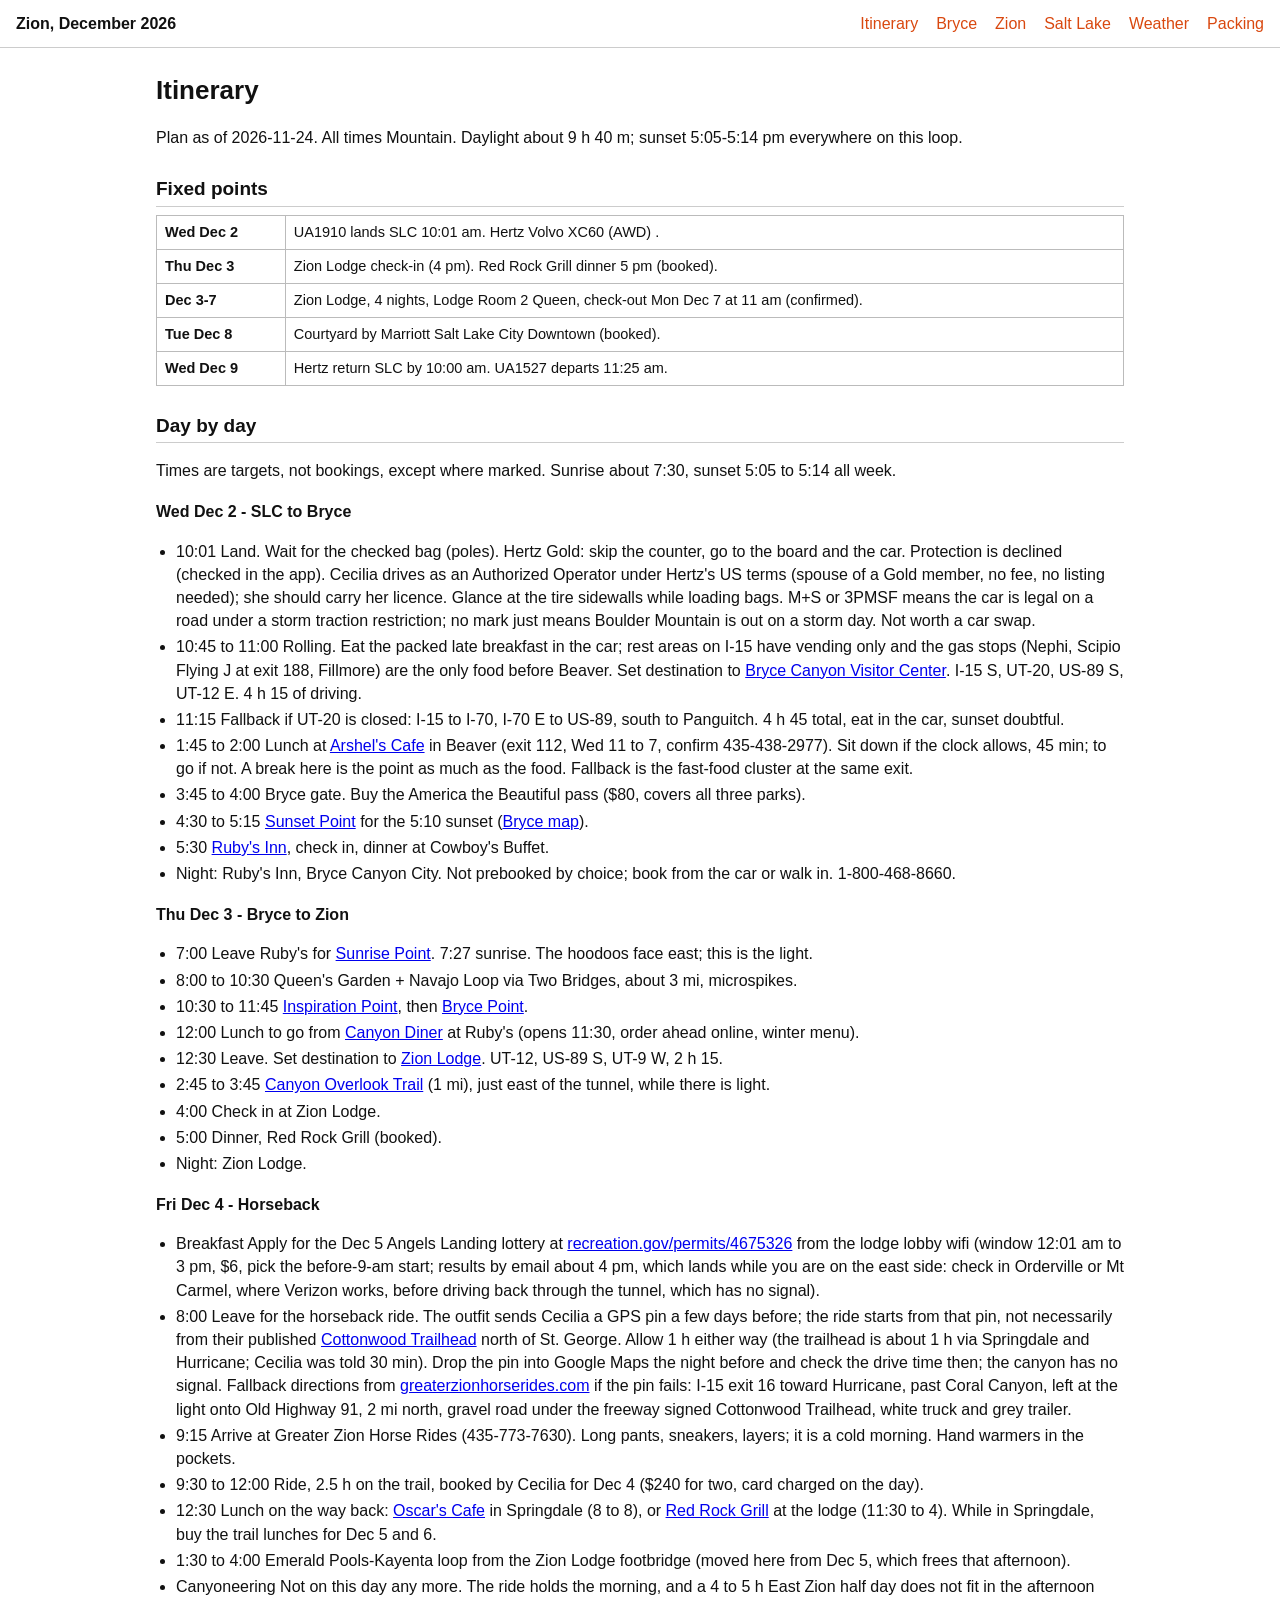
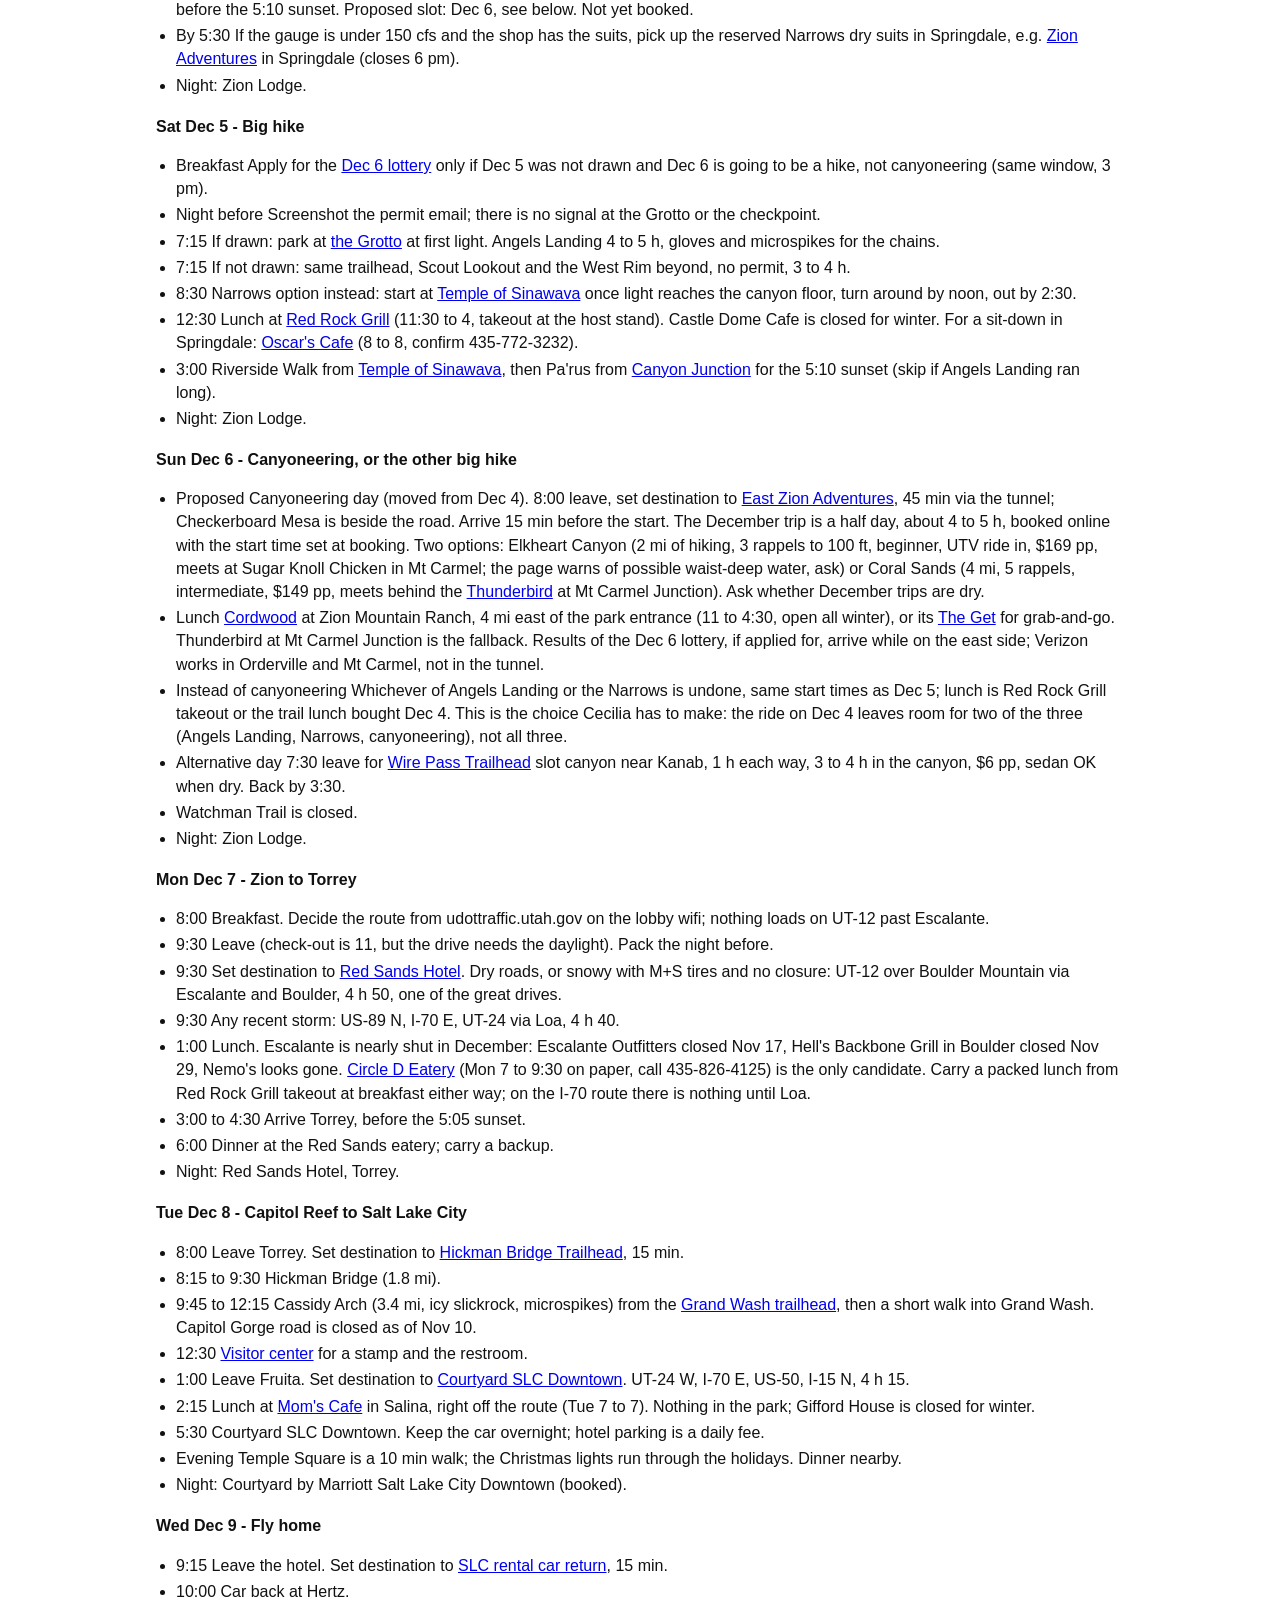
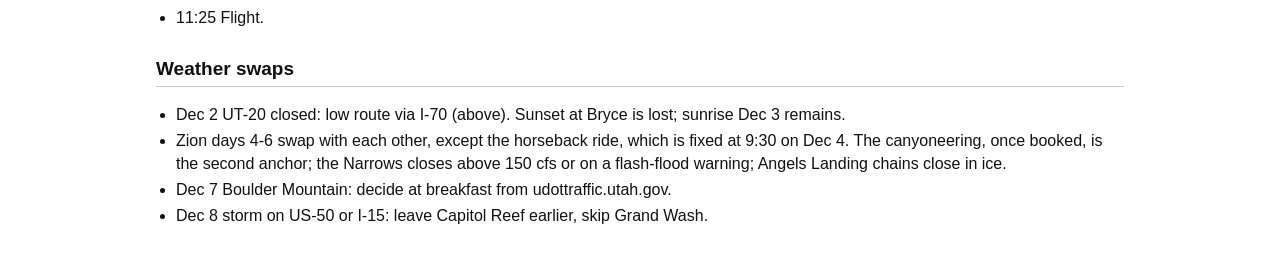
==== commit cc49bc7e: "Horseback outfit confirmed; start is a GPS pin, allow 1 h" ====
--- a/index.html
+++ b/index.html
@@ -76,7 +76,7 @@
 <h3 id="fri-dec-4---horseback">Fri Dec 4 - Horseback</h3>
 <ul>
 <li>Breakfast Apply for the Dec 5 Angels Landing lottery at <a href="https://www.recreation.gov/permits/4675326">recreation.gov/permits/4675326</a> from the lodge lobby wifi (window 12:01 am to 3 pm, $6, pick the before-9-am start; results by email about 4 pm, which lands while you are on the east side: check in Orderville or Mt Carmel, where Verizon works, before driving back through the tunnel, which has no signal).</li>
-<li>8:00 Leave for the horseback ride. Cecilia was told 30 min from the lodge and will send coordinates a few days before. The outfit's published meeting place, the <a href="https://www.google.com/maps/dir/?api=1&amp;destination=Cottonwood+Trailhead%2C+Old+Highway+91%2C+Washington%2C+UT">Cottonwood Trailhead</a> north of St. George, is about 1 h away via Springdale and Hurricane, so leave at 8:00 until her coordinates say otherwise. Directions from <a href="https://greaterzionhorserides.com/">greaterzionhorserides.com</a>: I-15 exit 16 toward Hurricane, past Coral Canyon, left at the light onto Old Highway 91, 2 mi north, gravel road under the freeway signed Cottonwood Trailhead, look for a white truck and grey trailer. Save the pin the night before; the canyon has no signal.</li>
+<li>8:00 Leave for the horseback ride. The outfit sends Cecilia a GPS pin a few days before; the ride starts from that pin, not necessarily from their published <a href="https://www.google.com/maps/dir/?api=1&amp;destination=Cottonwood+Trailhead%2C+Old+Highway+91%2C+Washington%2C+UT">Cottonwood Trailhead</a> north of St. George. Allow 1 h either way (the trailhead is about 1 h via Springdale and Hurricane; Cecilia was told 30 min). Drop the pin into Google Maps the night before and check the drive time then; the canyon has no signal. Fallback directions from <a href="https://greaterzionhorserides.com/">greaterzionhorserides.com</a> if the pin fails: I-15 exit 16 toward Hurricane, past Coral Canyon, left at the light onto Old Highway 91, 2 mi north, gravel road under the freeway signed Cottonwood Trailhead, white truck and grey trailer.</li>
 <li>9:15 Arrive at Greater Zion Horse Rides (435-773-7630). Long pants, sneakers, layers; it is a cold morning. Hand warmers in the pockets.</li>
 <li>9:30 to 12:00 Ride, 2.5 h on the trail, booked by Cecilia for Dec 4 ($240 for two, card charged on the day).</li>
 <li>12:30 Lunch on the way back: <a href="https://www.google.com/maps/dir/?api=1&amp;destination=Oscar%27s+Cafe%2C+948+Zion+Park+Blvd%2C+Springdale%2C+UT">Oscar's Cafe</a> in Springdale (8 to 8), or <a href="https://www.google.com/maps/dir/?api=1&amp;destination=Red+Rock+Grill%2C+Zion+Lodge%2C+Springdale%2C+UT">Red Rock Grill</a> at the lodge (11:30 to 4). While in Springdale, buy the trail lunches for Dec 5 and 6.</li>
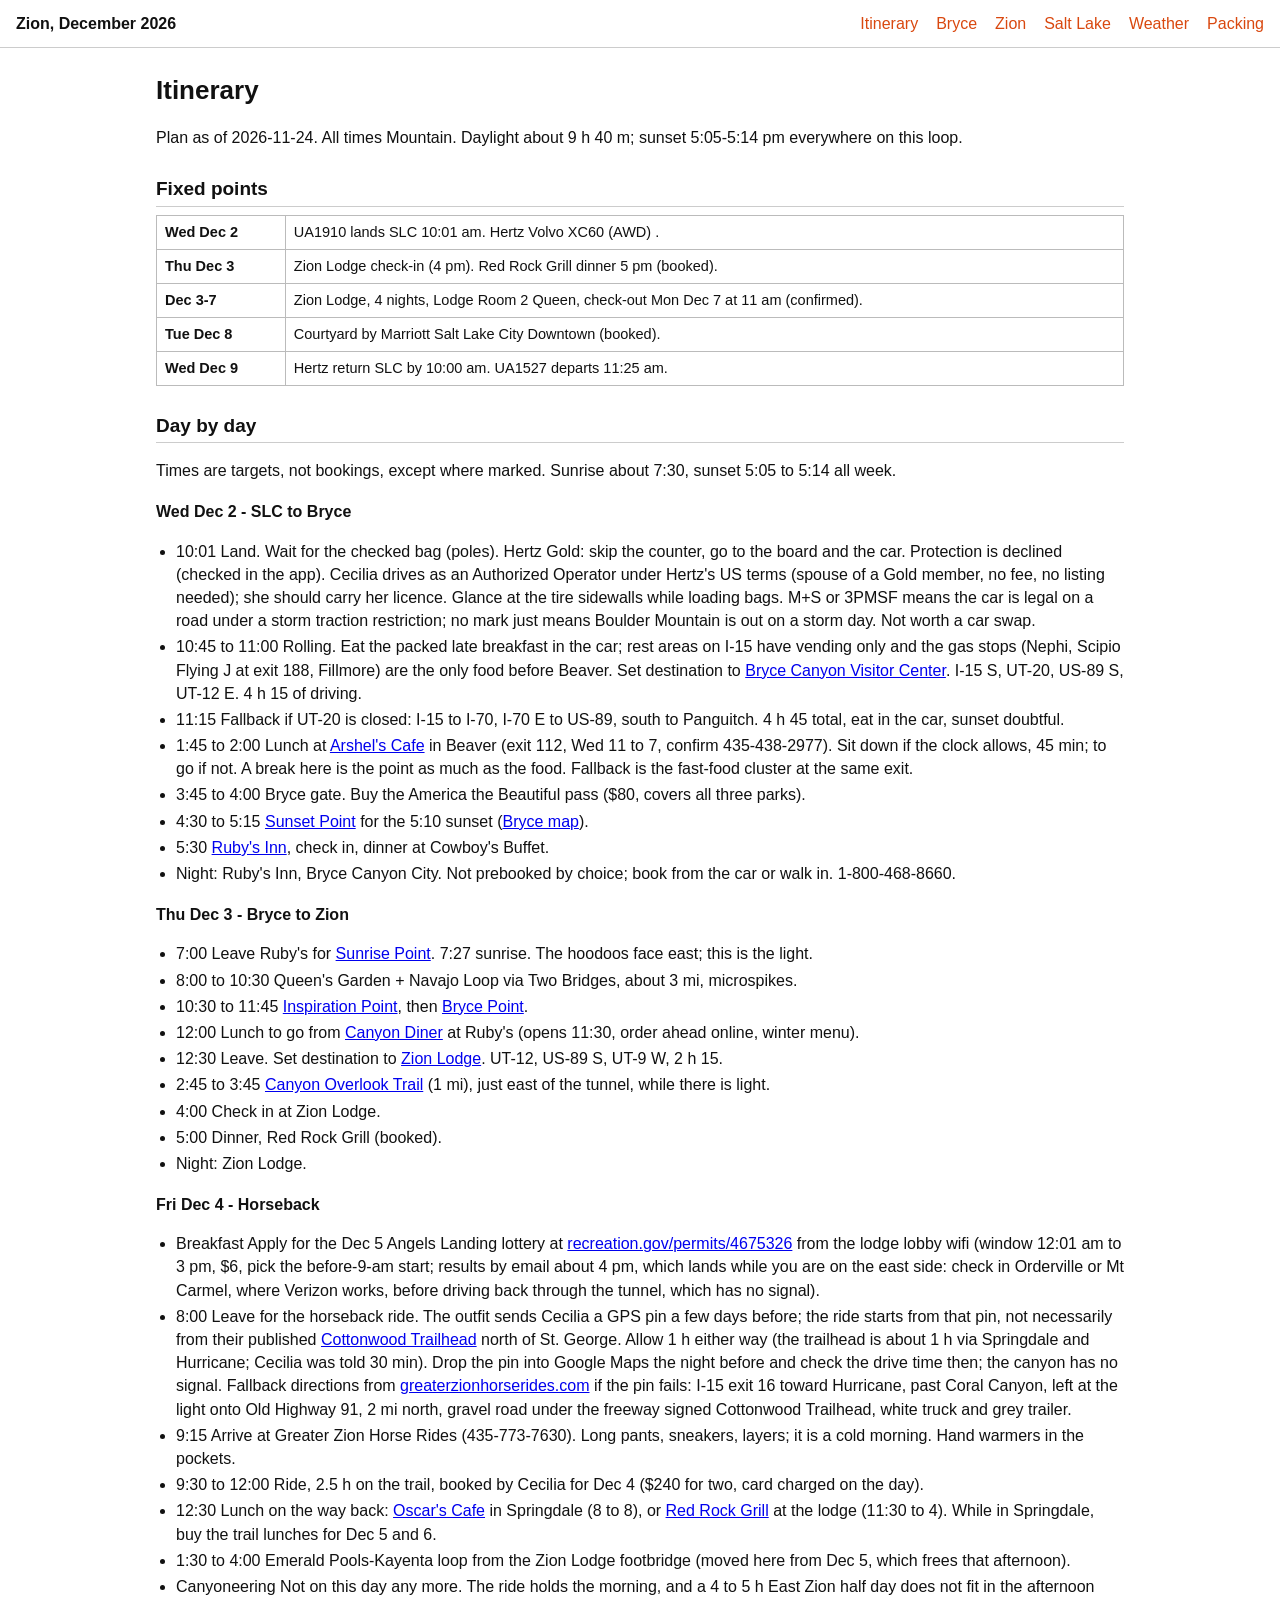
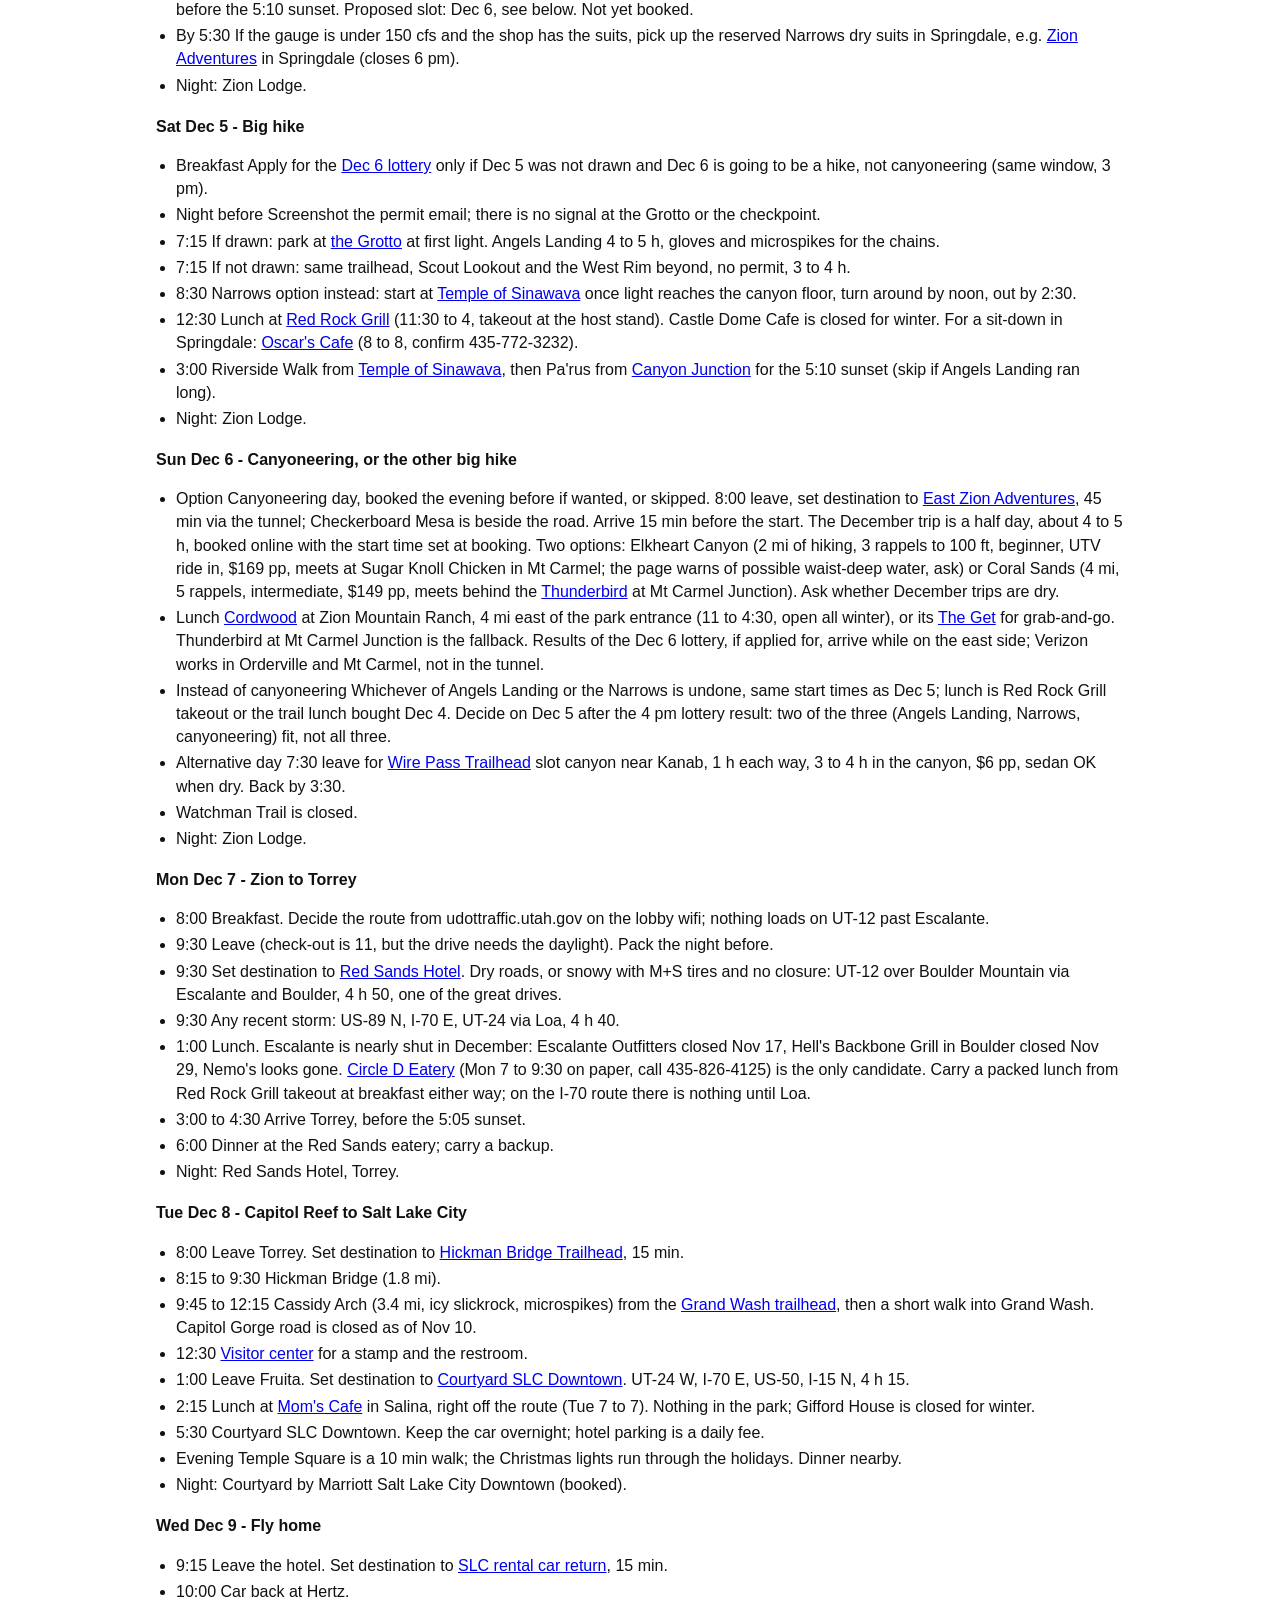
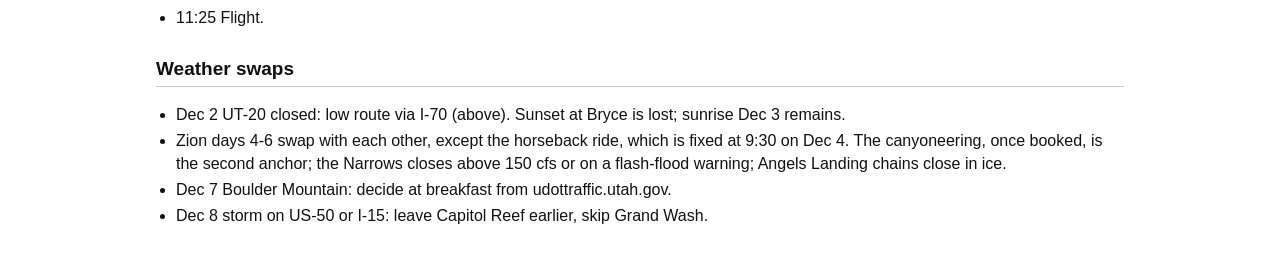
==== commit ac0a9ada: "Dec 6 canyoneering is an on-the-fly option, not a booking" ====
--- a/index.html
+++ b/index.html
@@ -98,9 +98,9 @@
 </ul>
 <h3 id="sun-dec-6---canyoneering-or-the-other-big-hike">Sun Dec 6 - Canyoneering, or the other big hike</h3>
 <ul>
-<li>Proposed Canyoneering day (moved from Dec 4). 8:00 leave, set destination to <a href="https://www.google.com/maps/dir/?api=1&amp;destination=East+Zion+Adventures%2C+Orderville%2C+UT">East Zion Adventures</a>, 45 min via the tunnel; Checkerboard Mesa is beside the road. Arrive 15 min before the start. The December trip is a half day, about 4 to 5 h, booked online with the start time set at booking. Two options: Elkheart Canyon (2 mi of hiking, 3 rappels to 100 ft, beginner, UTV ride in, $169 pp, meets at Sugar Knoll Chicken in Mt Carmel; the page warns of possible waist-deep water, ask) or Coral Sands (4 mi, 5 rappels, intermediate, $149 pp, meets behind the <a href="https://www.google.com/maps/dir/?api=1&amp;destination=Thunderbird+Restaurant%2C+Mt+Carmel+Junction%2C+UT">Thunderbird</a> at Mt Carmel Junction). Ask whether December trips are dry.</li>
+<li>Option Canyoneering day, booked the evening before if wanted, or skipped. 8:00 leave, set destination to <a href="https://www.google.com/maps/dir/?api=1&amp;destination=East+Zion+Adventures%2C+Orderville%2C+UT">East Zion Adventures</a>, 45 min via the tunnel; Checkerboard Mesa is beside the road. Arrive 15 min before the start. The December trip is a half day, about 4 to 5 h, booked online with the start time set at booking. Two options: Elkheart Canyon (2 mi of hiking, 3 rappels to 100 ft, beginner, UTV ride in, $169 pp, meets at Sugar Knoll Chicken in Mt Carmel; the page warns of possible waist-deep water, ask) or Coral Sands (4 mi, 5 rappels, intermediate, $149 pp, meets behind the <a href="https://www.google.com/maps/dir/?api=1&amp;destination=Thunderbird+Restaurant%2C+Mt+Carmel+Junction%2C+UT">Thunderbird</a> at Mt Carmel Junction). Ask whether December trips are dry.</li>
 <li>Lunch <a href="https://www.google.com/maps/dir/?api=1&amp;destination=Cordwood+Restaurant%2C+Zion+Mountain+Ranch%2C+Mt+Carmel%2C+UT">Cordwood</a> at Zion Mountain Ranch, 4 mi east of the park entrance (11 to 4:30, open all winter), or its <a href="https://www.google.com/maps/dir/?api=1&amp;destination=The+Get%2C+Zion+Mountain+Ranch%2C+Mt+Carmel%2C+UT">The Get</a> for grab-and-go. Thunderbird at Mt Carmel Junction is the fallback. Results of the Dec 6 lottery, if applied for, arrive while on the east side; Verizon works in Orderville and Mt Carmel, not in the tunnel.</li>
-<li>Instead of canyoneering Whichever of Angels Landing or the Narrows is undone, same start times as Dec 5; lunch is Red Rock Grill takeout or the trail lunch bought Dec 4. This is the choice Cecilia has to make: the ride on Dec 4 leaves room for two of the three (Angels Landing, Narrows, canyoneering), not all three.</li>
+<li>Instead of canyoneering Whichever of Angels Landing or the Narrows is undone, same start times as Dec 5; lunch is Red Rock Grill takeout or the trail lunch bought Dec 4. Decide on Dec 5 after the 4 pm lottery result: two of the three (Angels Landing, Narrows, canyoneering) fit, not all three.</li>
 <li>Alternative day 7:30 leave for <a href="https://www.google.com/maps/dir/?api=1&amp;destination=Wire+Pass+Trailhead">Wire Pass Trailhead</a> slot canyon near Kanab, 1 h each way, 3 to 4 h in the canyon, $6 pp, sedan OK when dry. Back by 3:30.</li>
 <li>Watchman Trail is closed.</li>
 <li>Night: Zion Lodge.</li>
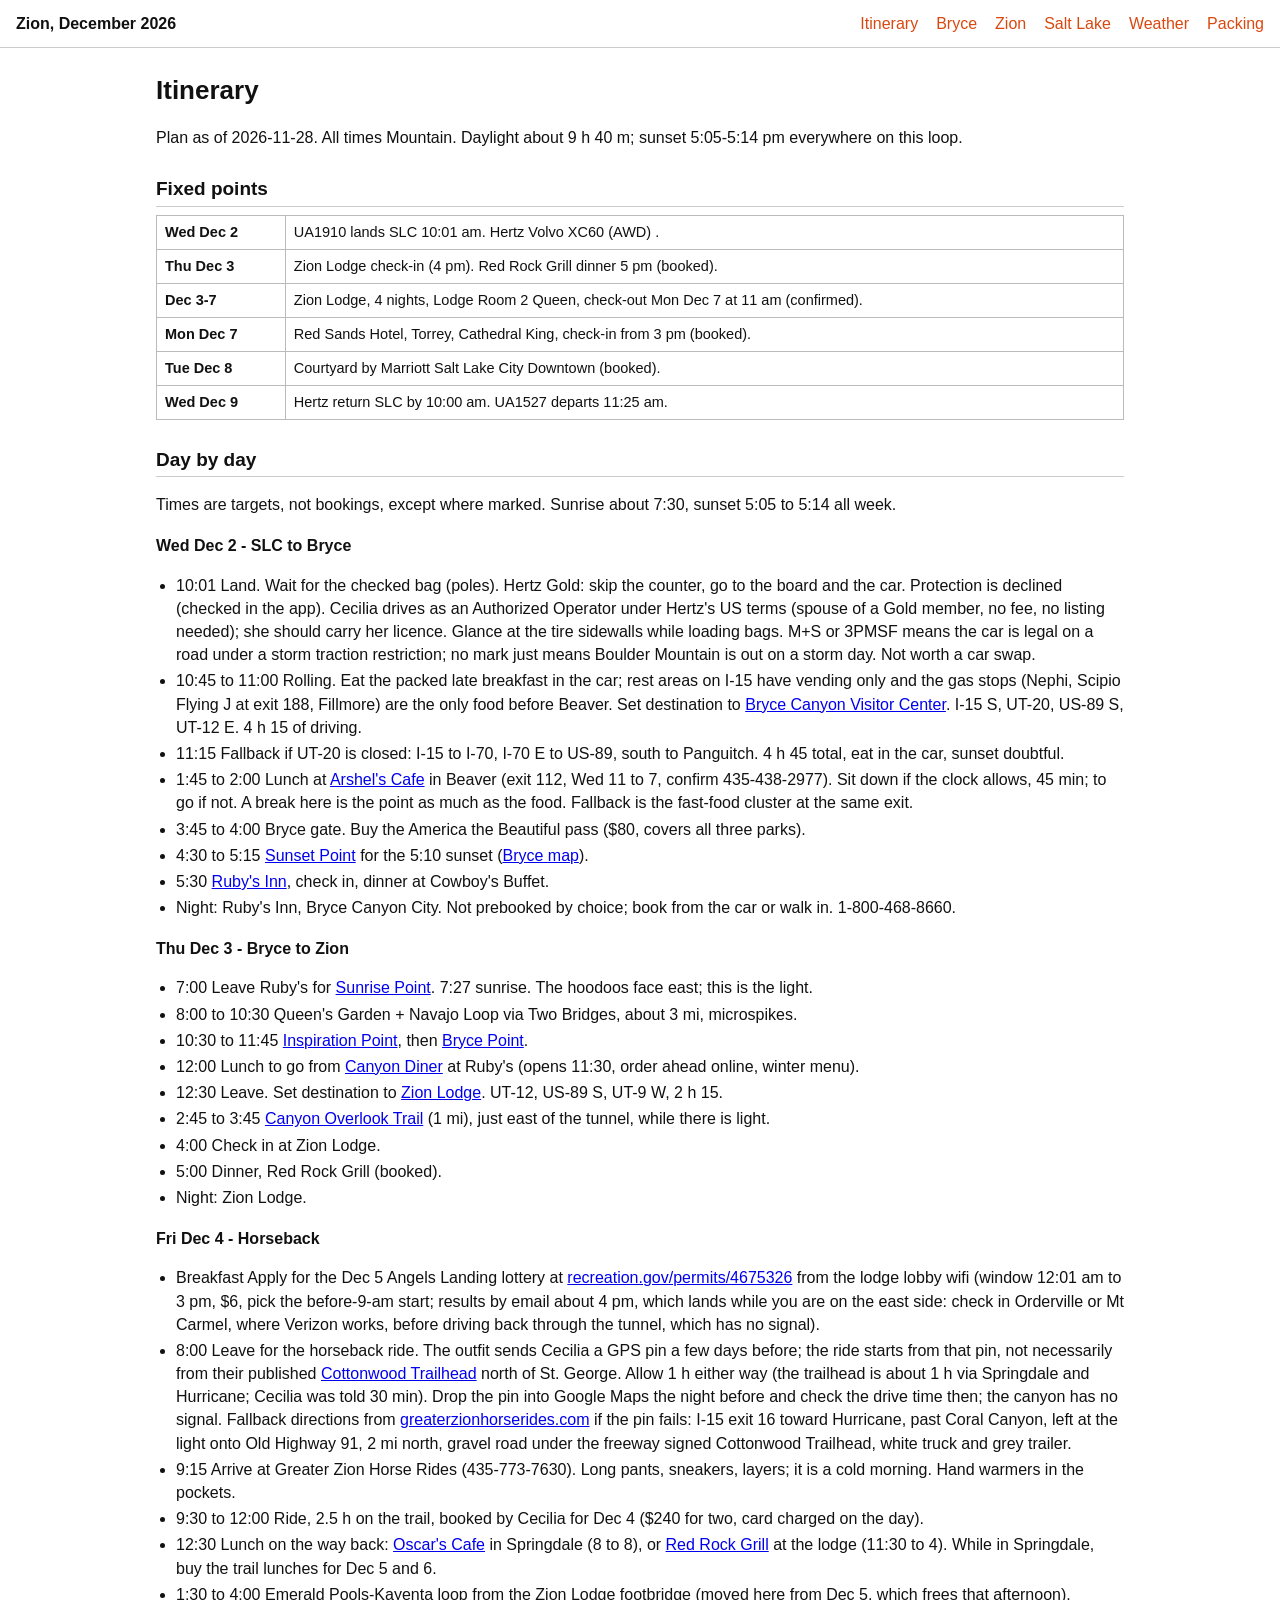
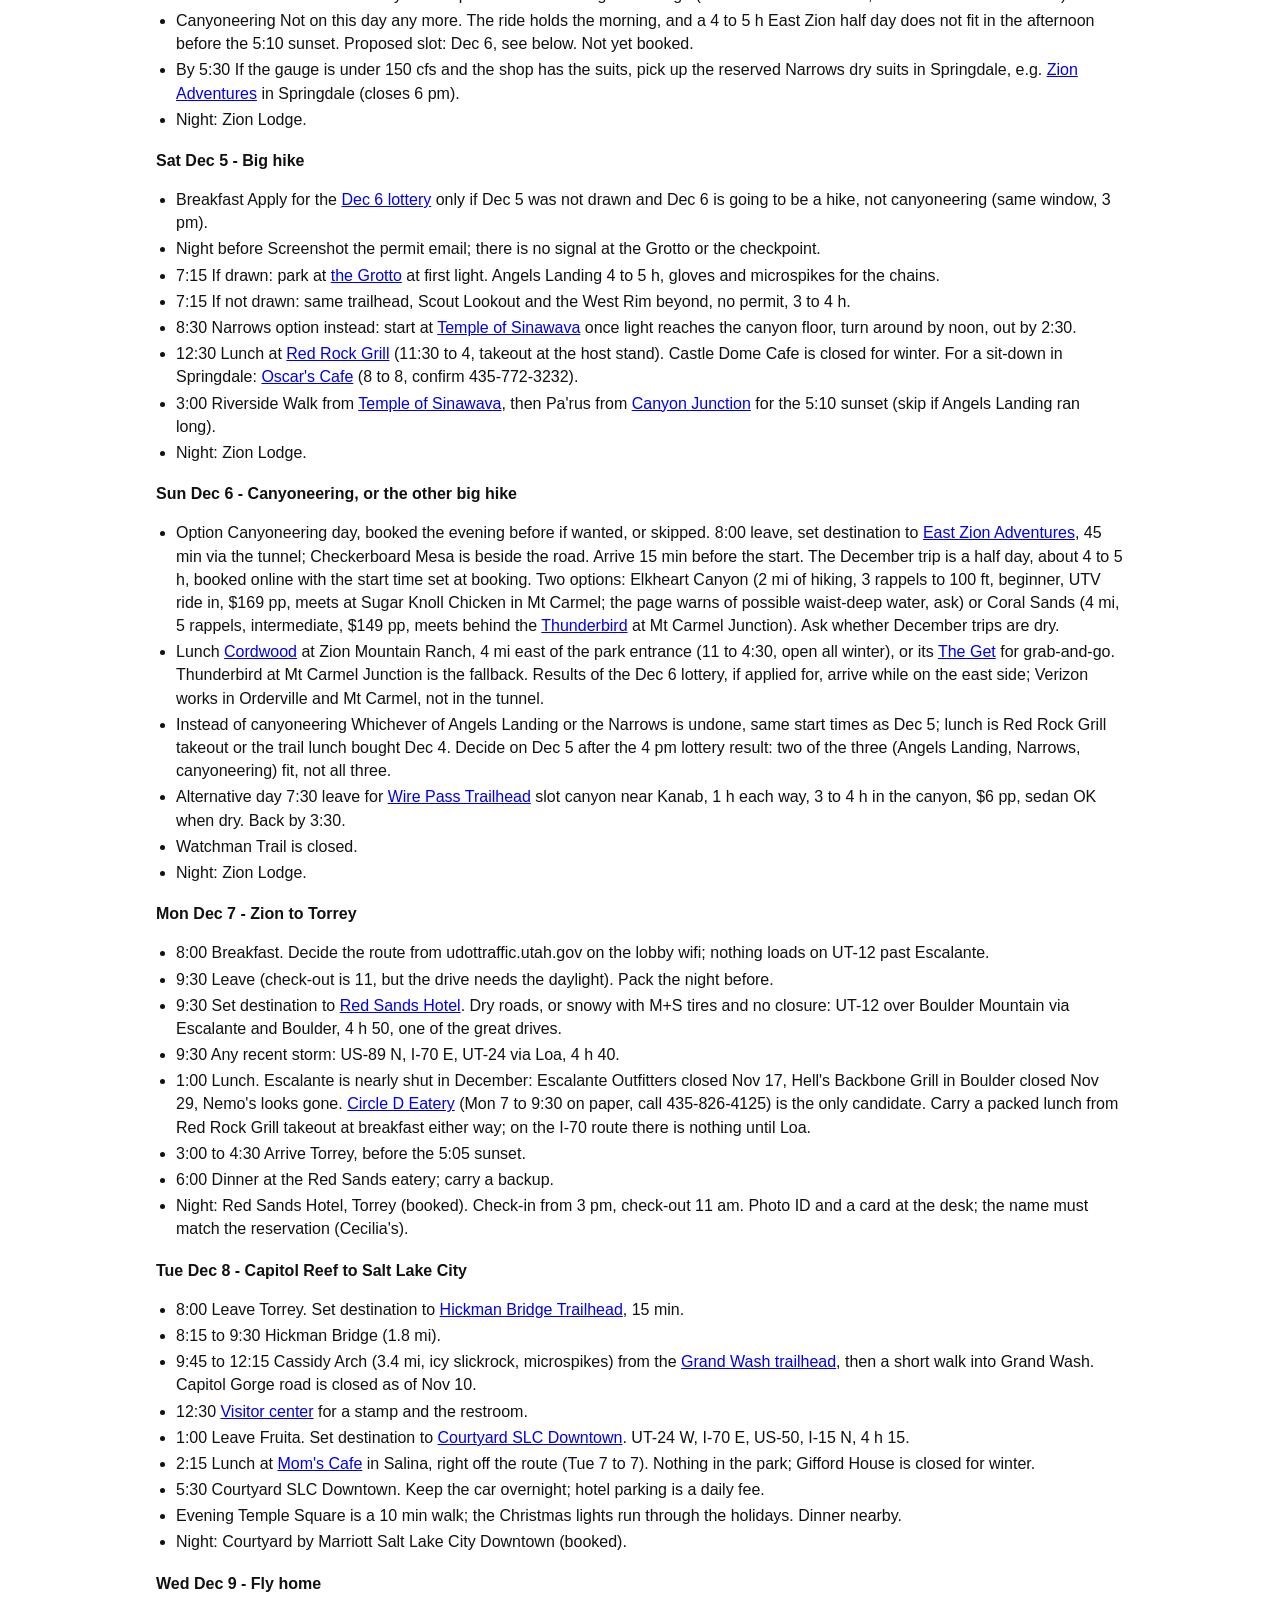
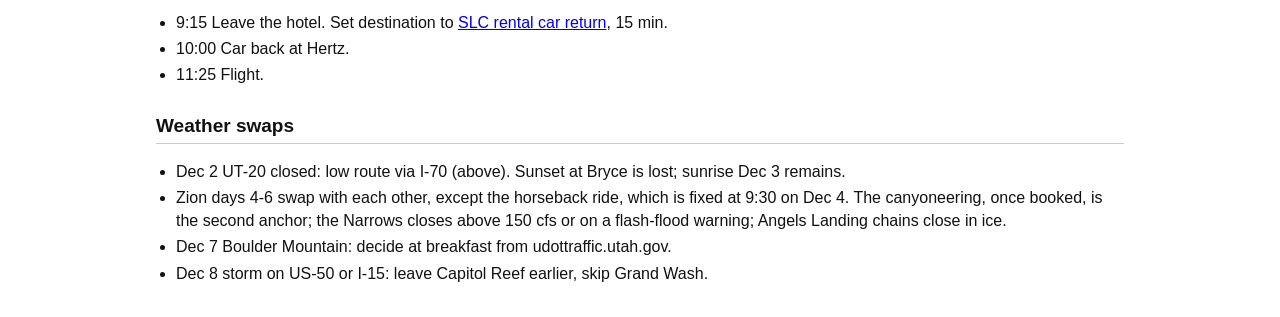
==== commit a6482b11: "Red Sands Torrey booked for Dec 7" ====
--- a/index.html
+++ b/index.html
@@ -22,7 +22,7 @@
 <body><nav><span class="brand">Zion, December 2026</span><a href="index.html">Itinerary</a><a href="bryce.html">Bryce</a><a href="zion.html">Zion</a><a href="slc.html">Salt Lake</a><a href="weather.html">Weather</a><a href="packing.html">Packing</a></nav><main>
 
 <h1 id="itinerary">Itinerary</h1>
-<p>Plan as of 2026-11-24. All times Mountain. Daylight about 9 h 40 m; sunset 5:05-5:14 pm everywhere on this loop.</p>
+<p>Plan as of 2026-11-28. All times Mountain. Daylight about 9 h 40 m; sunset 5:05-5:14 pm everywhere on this loop.</p>
 <h2 id="fixed-points">Fixed points</h2>
 <table>
 <tbody>
@@ -39,10 +39,14 @@
 <td>Zion Lodge, 4 nights, Lodge Room 2 Queen, check-out Mon Dec 7 at 11 am (confirmed).</td>
 </tr>
 <tr class="even">
+<td>Mon Dec 7</td>
+<td>Red Sands Hotel, Torrey, Cathedral King, check-in from 3 pm (booked).</td>
+</tr>
+<tr class="odd">
 <td>Tue Dec 8</td>
 <td>Courtyard by Marriott Salt Lake City Downtown (booked).</td>
 </tr>
-<tr class="odd">
+<tr class="even">
 <td>Wed Dec 9</td>
 <td>Hertz return SLC by 10:00 am. UA1527 departs 11:25 am.</td>
 </tr>
@@ -114,7 +118,7 @@
 <li>1:00 Lunch. Escalante is nearly shut in December: Escalante Outfitters closed Nov 17, Hell's Backbone Grill in Boulder closed Nov 29, Nemo's looks gone. <a href="https://www.google.com/maps/dir/?api=1&amp;destination=Circle+D+Eatery%2C+475+W+Main+St%2C+Escalante%2C+UT">Circle D Eatery</a> (Mon 7 to 9:30 on paper, call 435-826-4125) is the only candidate. Carry a packed lunch from Red Rock Grill takeout at breakfast either way; on the I-70 route there is nothing until Loa.</li>
 <li>3:00 to 4:30 Arrive Torrey, before the 5:05 sunset.</li>
 <li>6:00 Dinner at the Red Sands eatery; carry a backup.</li>
-<li>Night: Red Sands Hotel, Torrey.</li>
+<li>Night: Red Sands Hotel, Torrey (booked). Check-in from 3 pm, check-out 11 am. Photo ID and a card at the desk; the name must match the reservation (Cecilia's).</li>
 </ul>
 <h3 id="tue-dec-8---capitol-reef-to-salt-lake-city">Tue Dec 8 - Capitol Reef to Salt Lake City</h3>
 <ul>
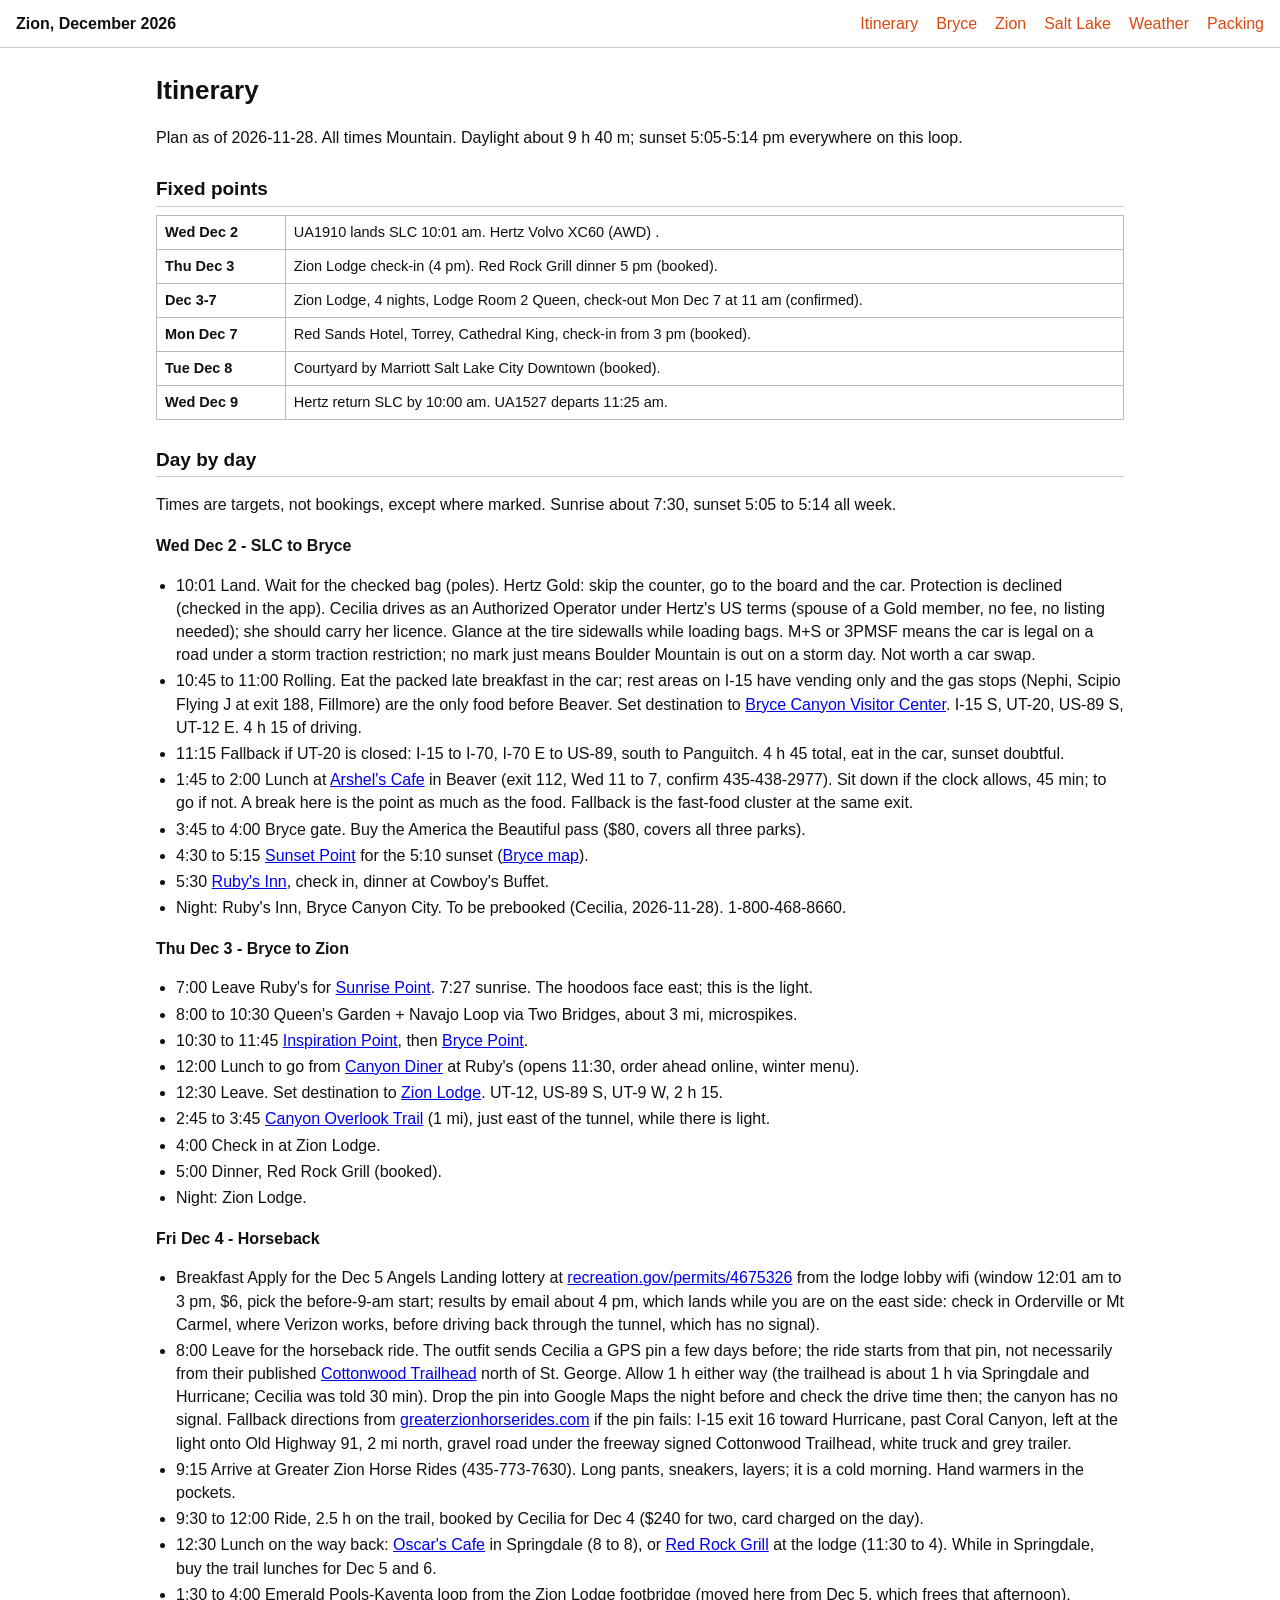
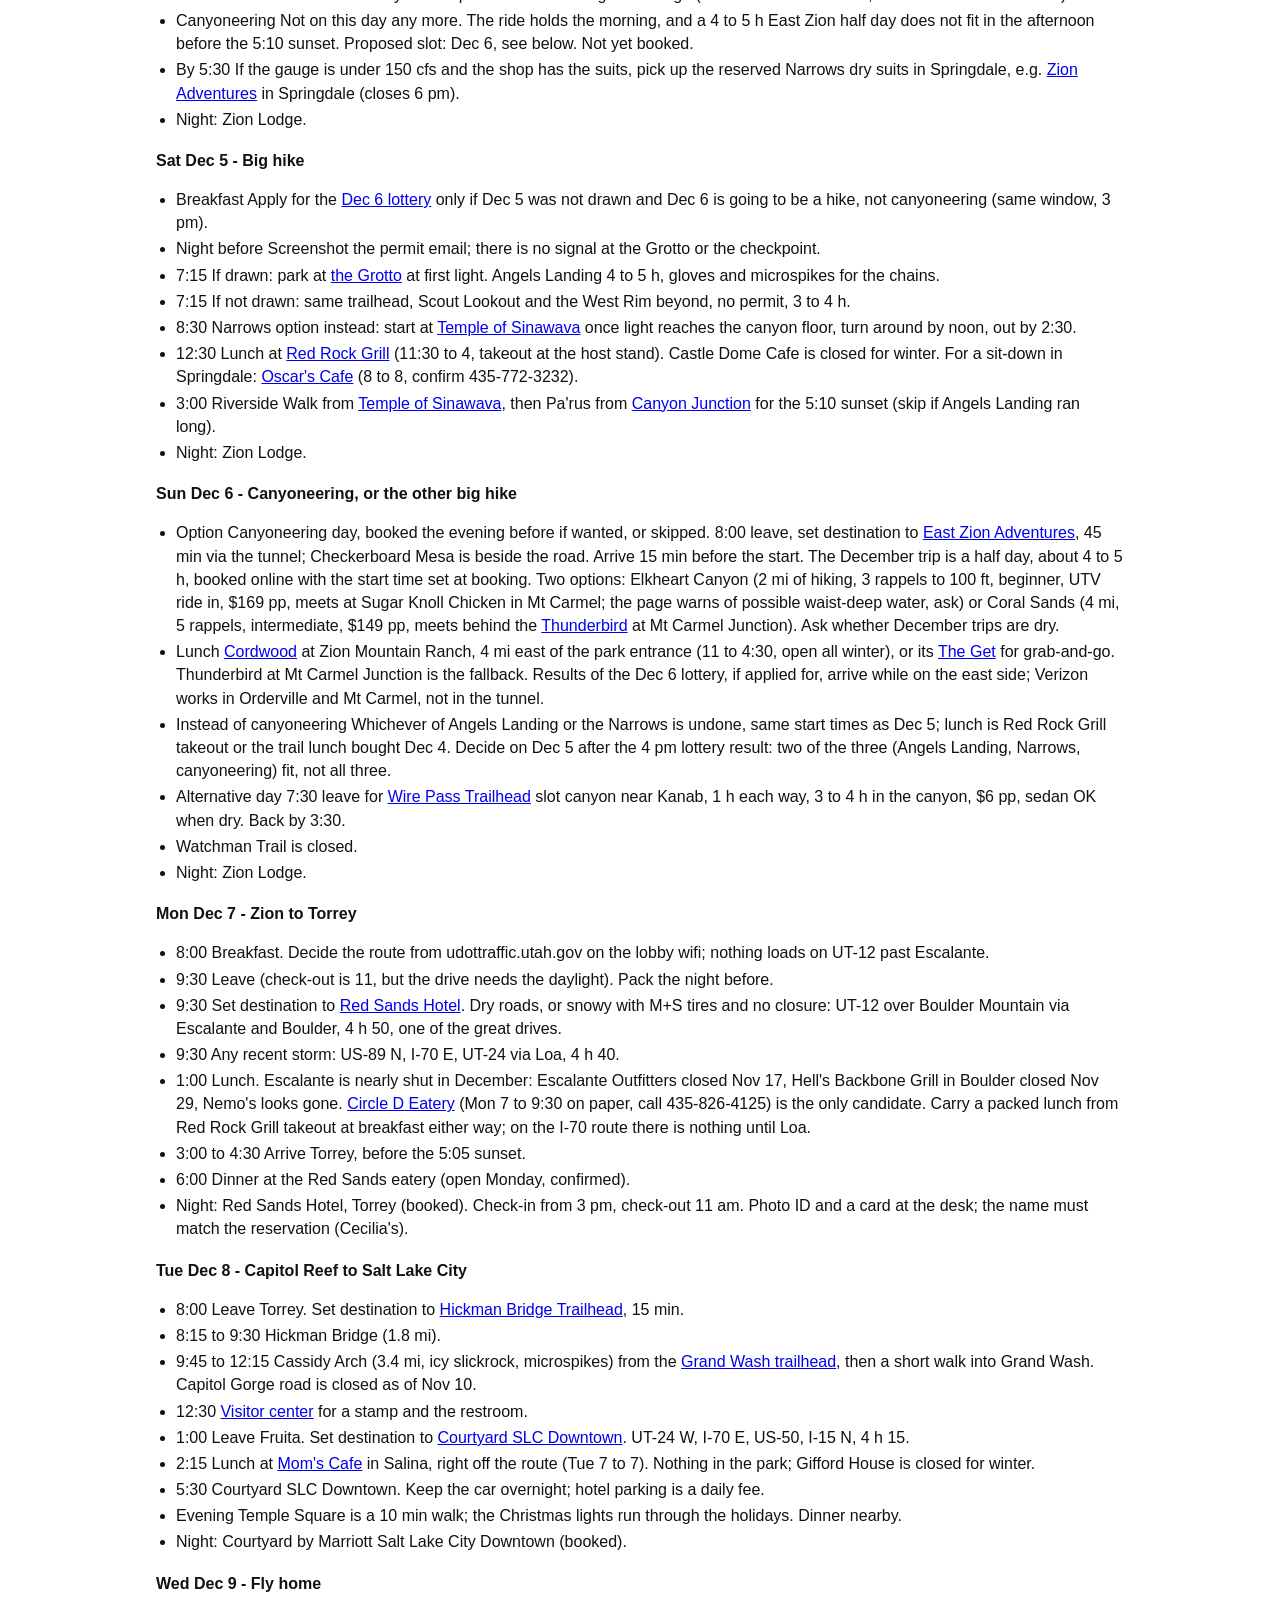
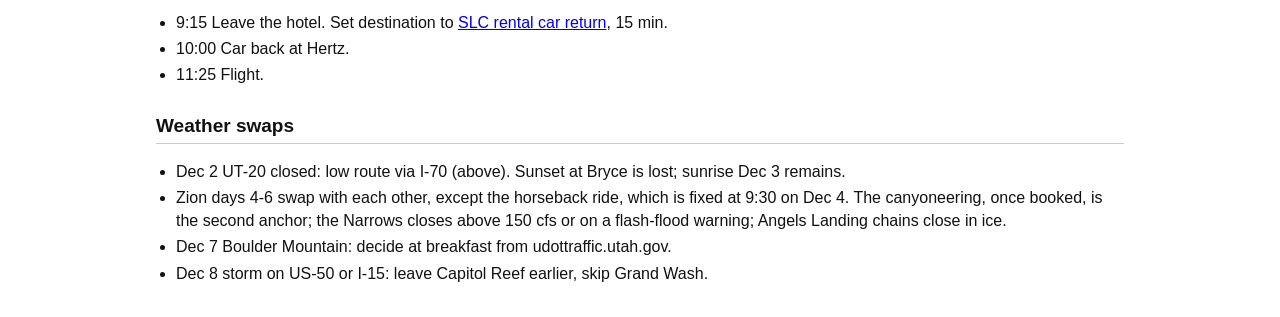
==== commit ff97f64f: "Red Sands dinner confirmed; Ruby's Inn to be prebooked" ====
--- a/index.html
+++ b/index.html
@@ -63,7 +63,7 @@
 <li>3:45 to 4:00 Bryce gate. Buy the America the Beautiful pass ($80, covers all three parks).</li>
 <li>4:30 to 5:15 <a href="https://www.google.com/maps/dir/?api=1&amp;destination=Sunset+Point%2C+Bryce+Canyon+National+Park">Sunset Point</a> for the 5:10 sunset (<a href="bryce.html">Bryce map</a>).</li>
 <li>5:30 <a href="https://www.google.com/maps/dir/?api=1&amp;destination=Best+Western+Plus+Ruby%27s+Inn%2C+Bryce+Canyon+City">Ruby's Inn</a>, check in, dinner at Cowboy's Buffet.</li>
-<li>Night: Ruby's Inn, Bryce Canyon City. Not prebooked by choice; book from the car or walk in. 1-800-468-8660.</li>
+<li>Night: Ruby's Inn, Bryce Canyon City. To be prebooked (Cecilia, 2026-11-28). 1-800-468-8660.</li>
 </ul>
 <h3 id="thu-dec-3---bryce-to-zion">Thu Dec 3 - Bryce to Zion</h3>
 <ul>
@@ -117,7 +117,7 @@
 <li>9:30 Any recent storm: US-89 N, I-70 E, UT-24 via Loa, 4 h 40.</li>
 <li>1:00 Lunch. Escalante is nearly shut in December: Escalante Outfitters closed Nov 17, Hell's Backbone Grill in Boulder closed Nov 29, Nemo's looks gone. <a href="https://www.google.com/maps/dir/?api=1&amp;destination=Circle+D+Eatery%2C+475+W+Main+St%2C+Escalante%2C+UT">Circle D Eatery</a> (Mon 7 to 9:30 on paper, call 435-826-4125) is the only candidate. Carry a packed lunch from Red Rock Grill takeout at breakfast either way; on the I-70 route there is nothing until Loa.</li>
 <li>3:00 to 4:30 Arrive Torrey, before the 5:05 sunset.</li>
-<li>6:00 Dinner at the Red Sands eatery; carry a backup.</li>
+<li>6:00 Dinner at the Red Sands eatery (open Monday, confirmed).</li>
 <li>Night: Red Sands Hotel, Torrey (booked). Check-in from 3 pm, check-out 11 am. Photo ID and a card at the desk; the name must match the reservation (Cecilia's).</li>
 </ul>
 <h3 id="tue-dec-8---capitol-reef-to-salt-lake-city">Tue Dec 8 - Capitol Reef to Salt Lake City</h3>
